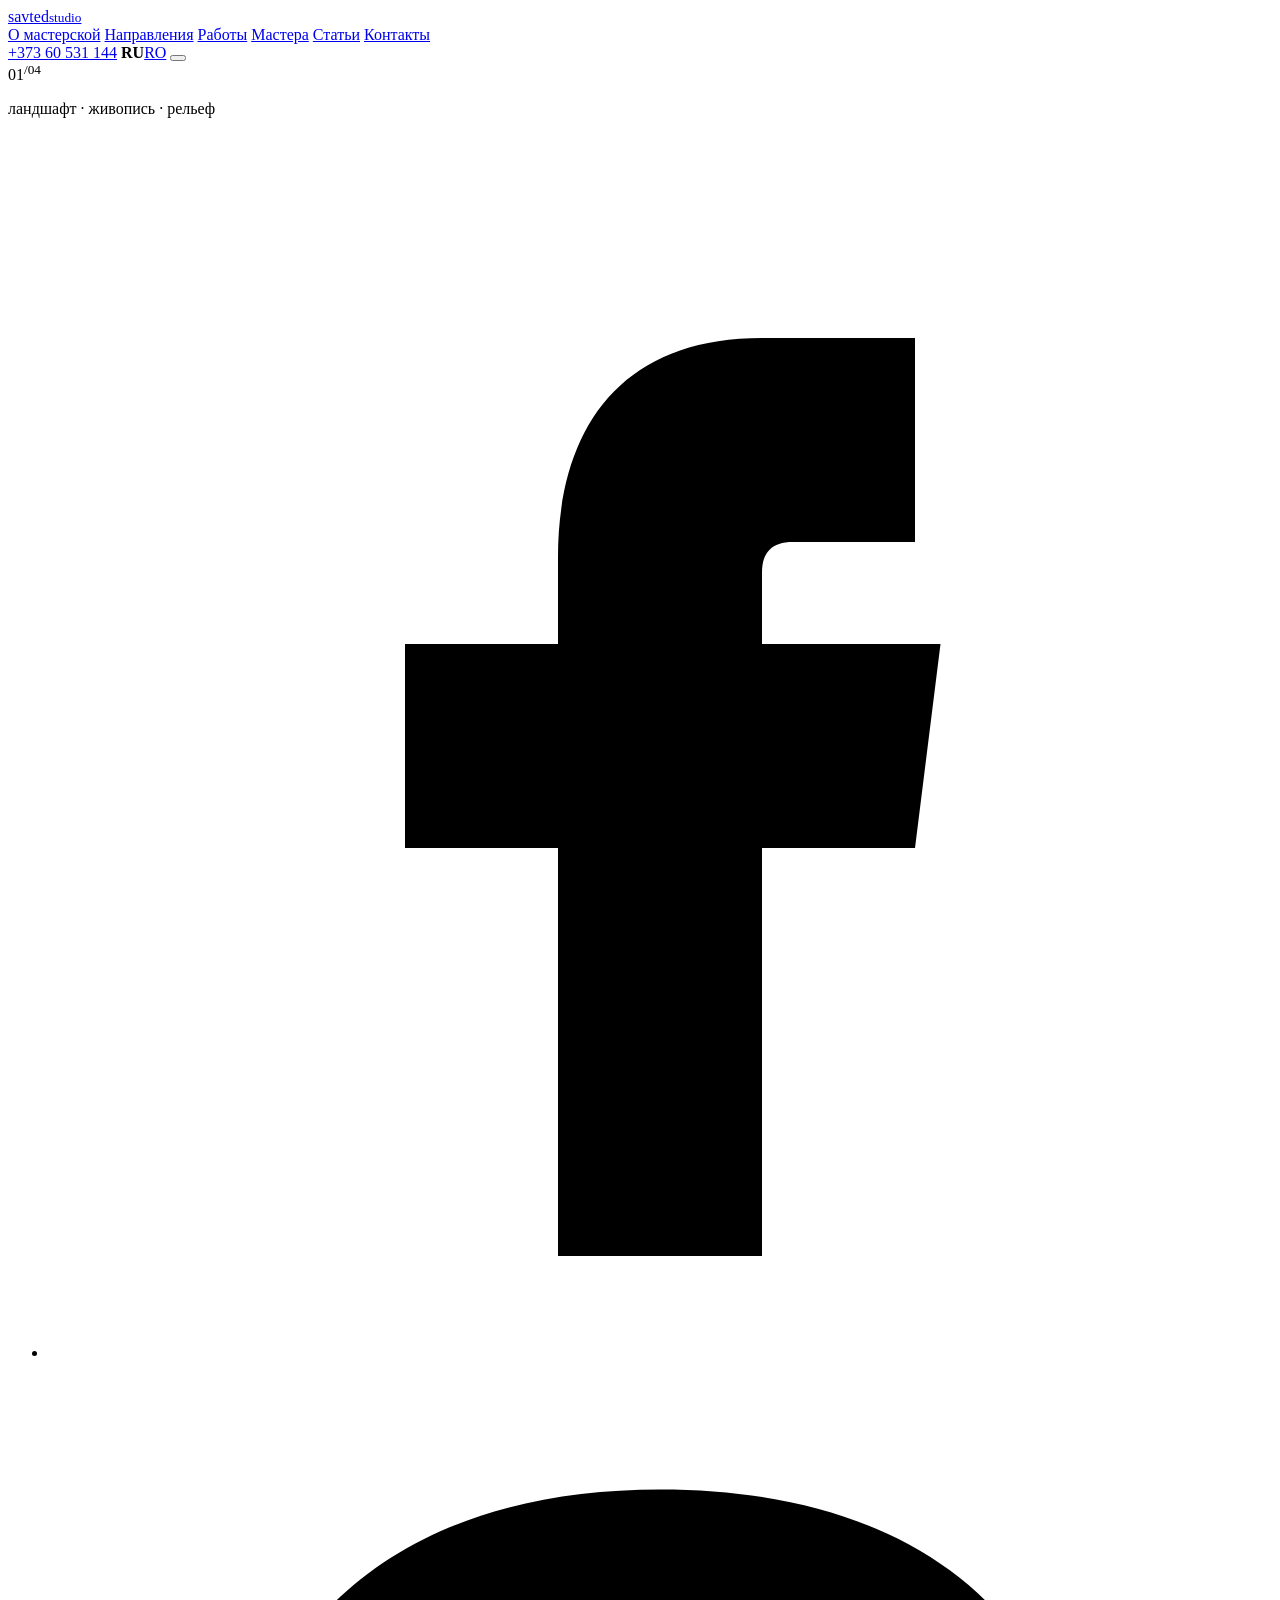
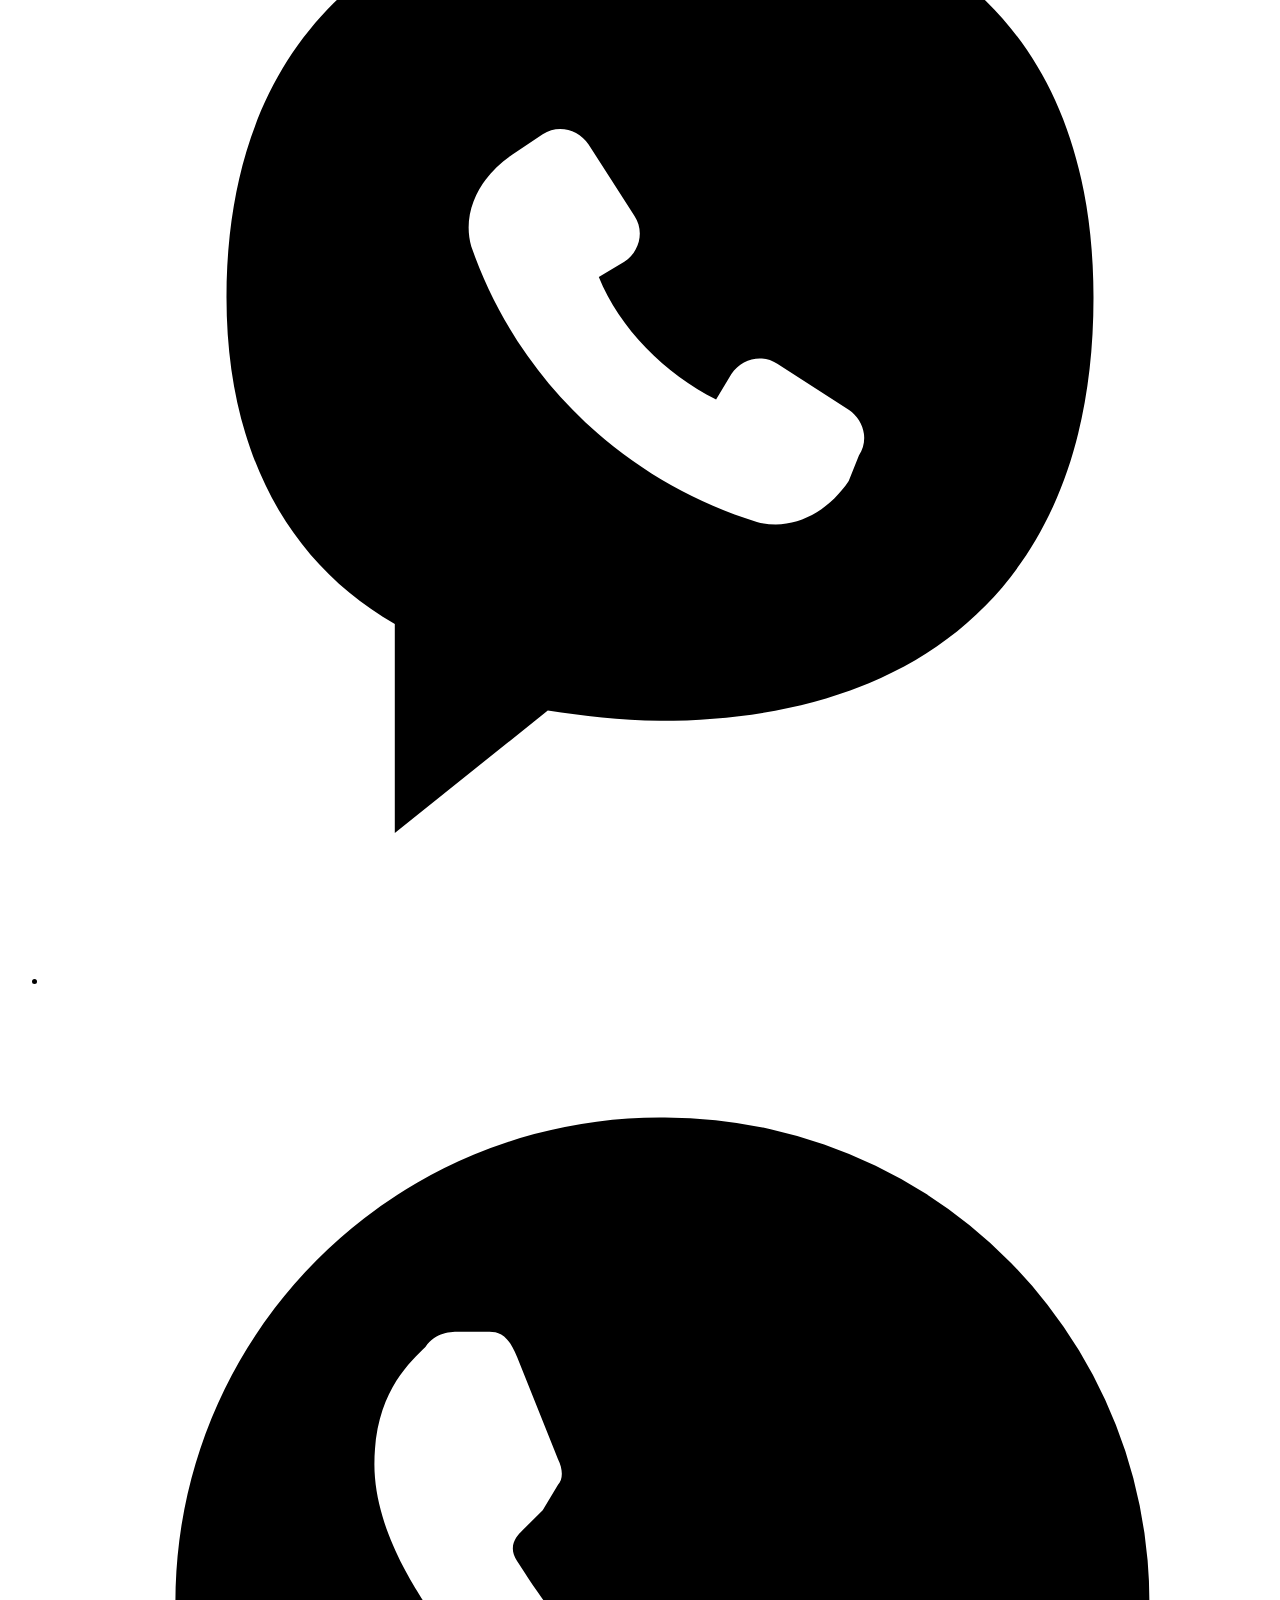
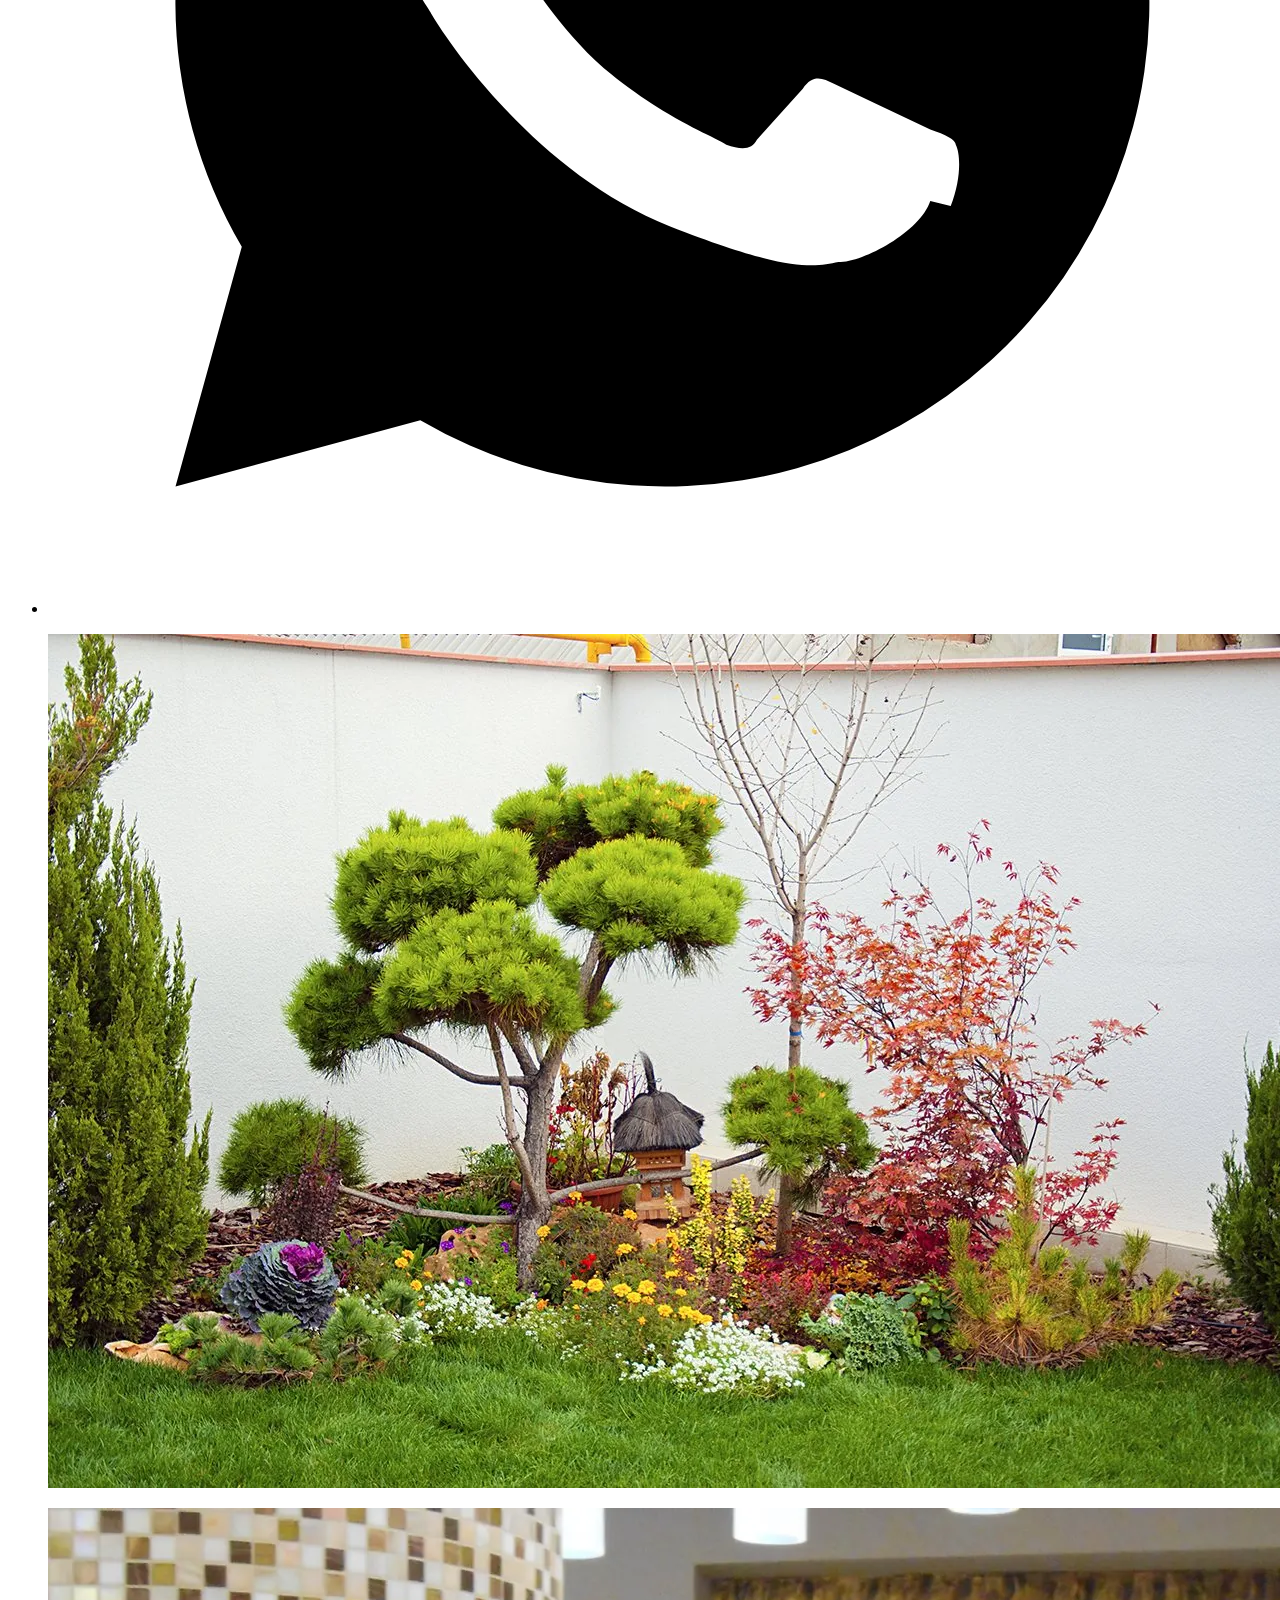
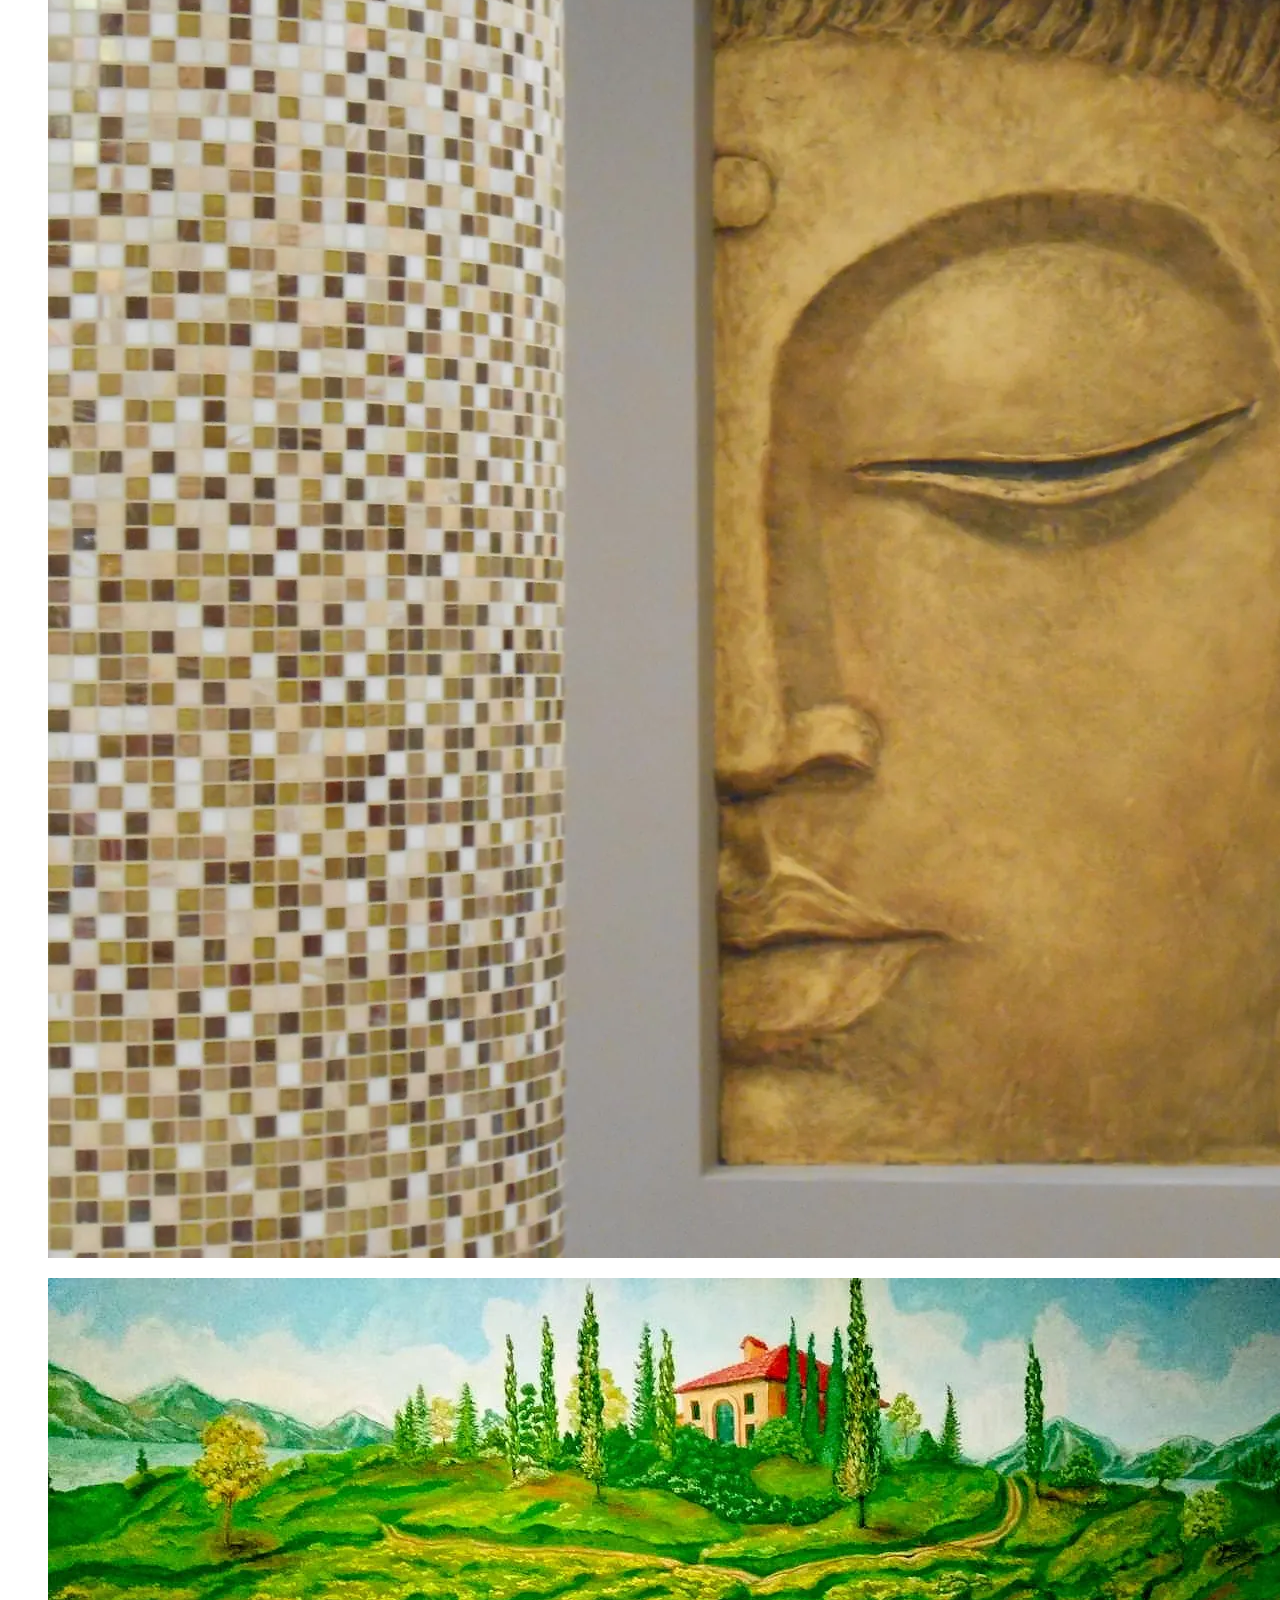
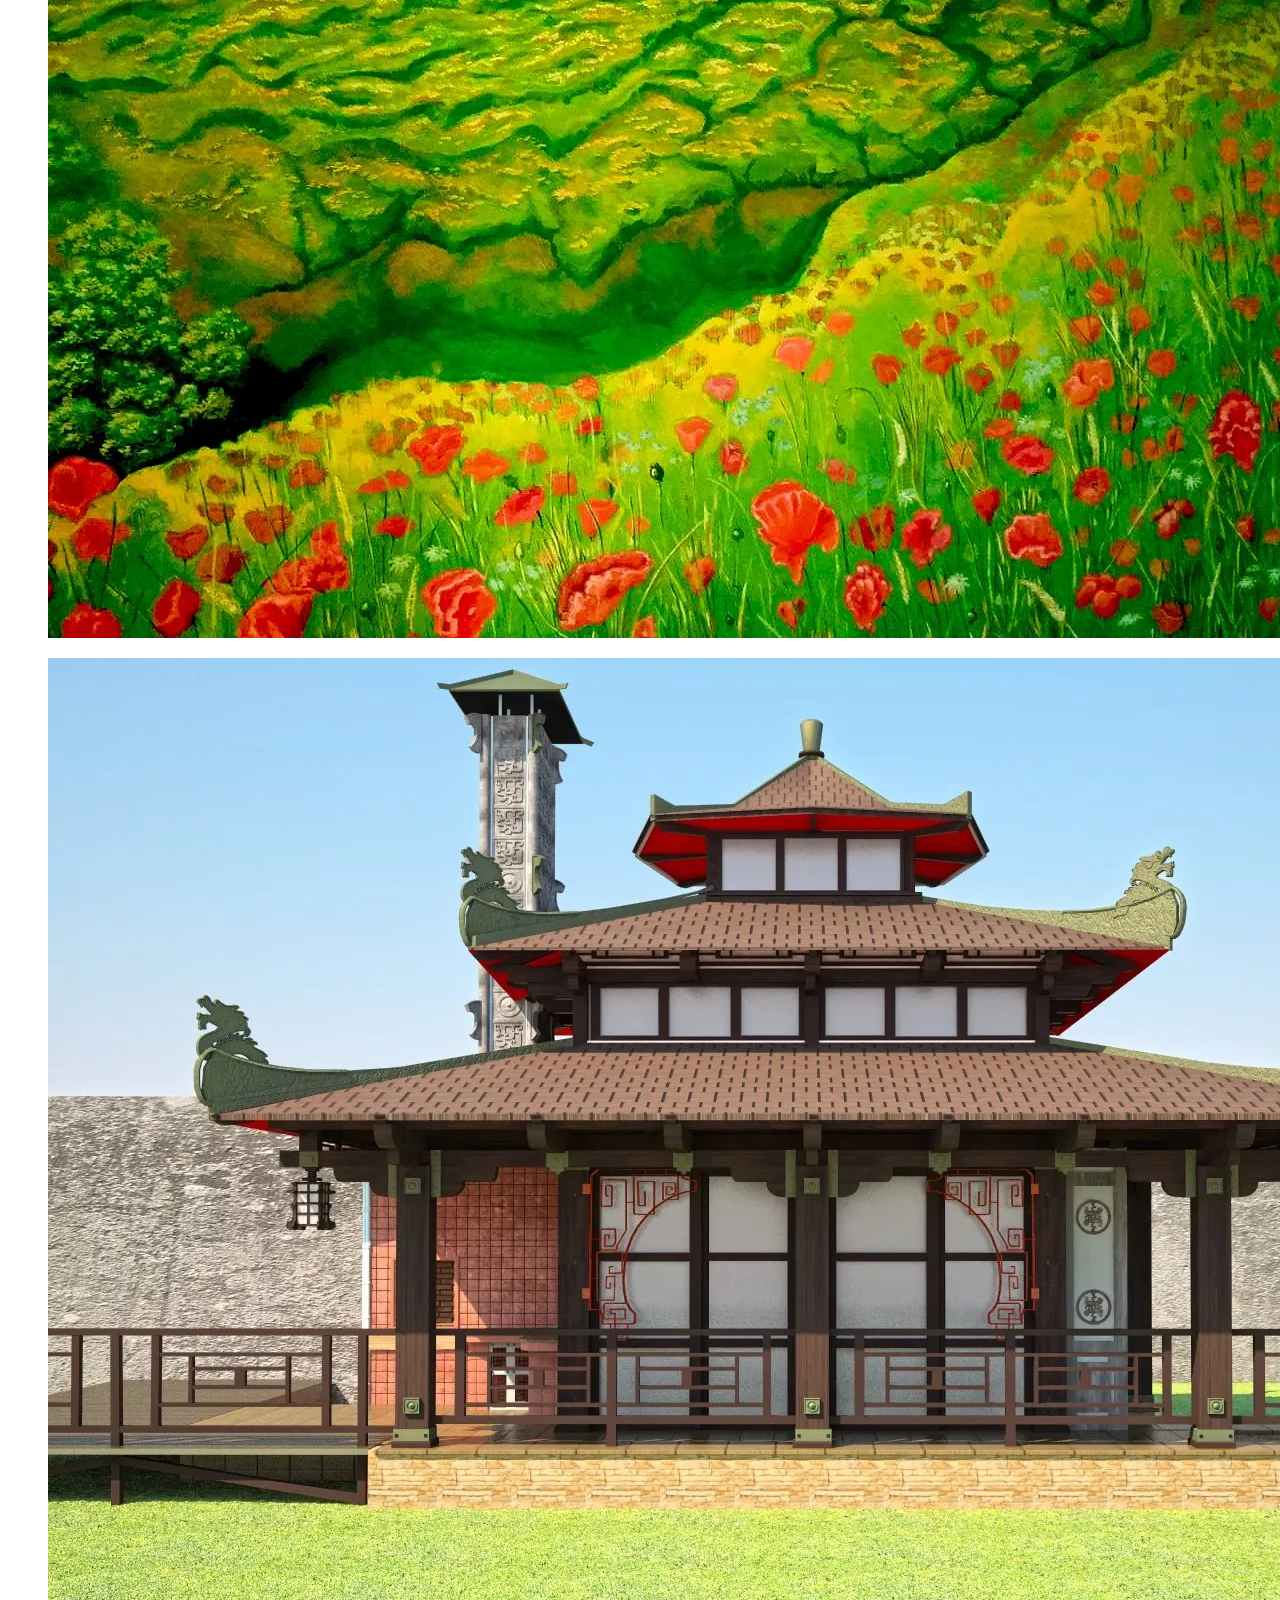
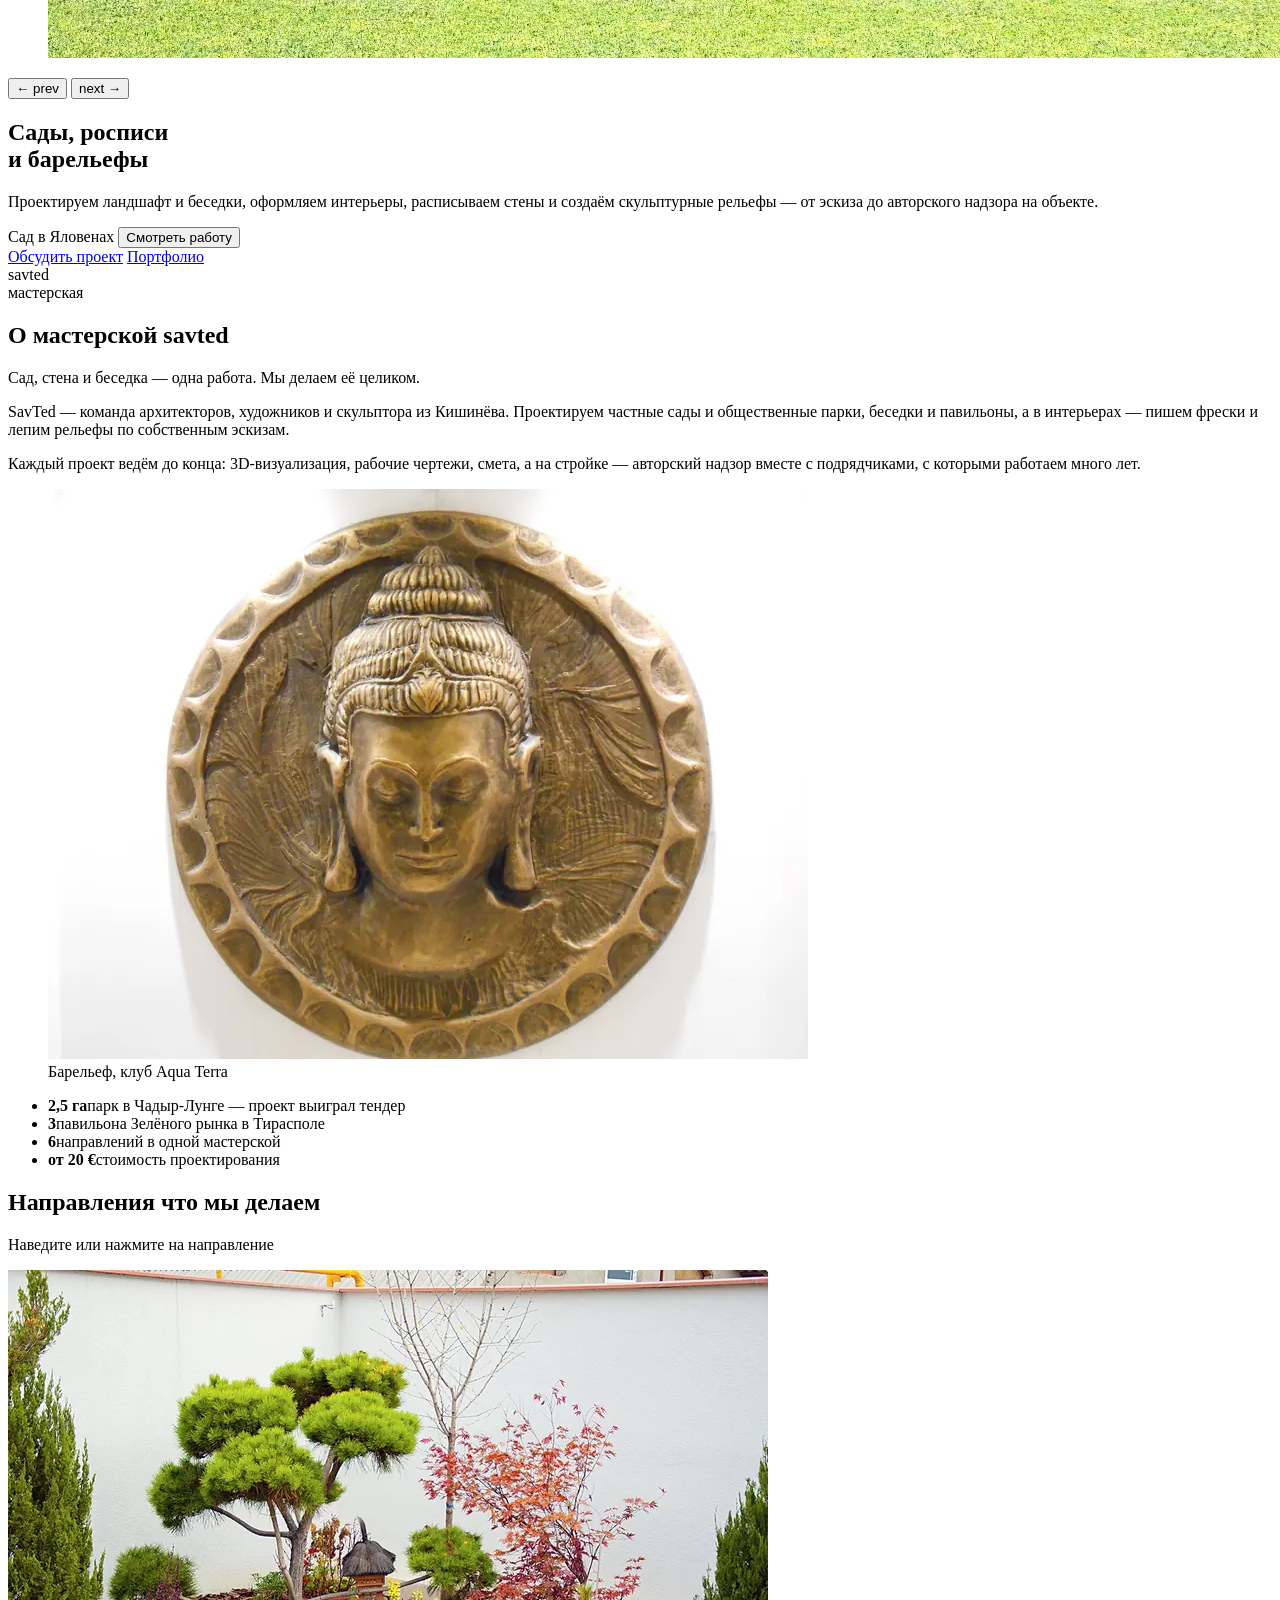
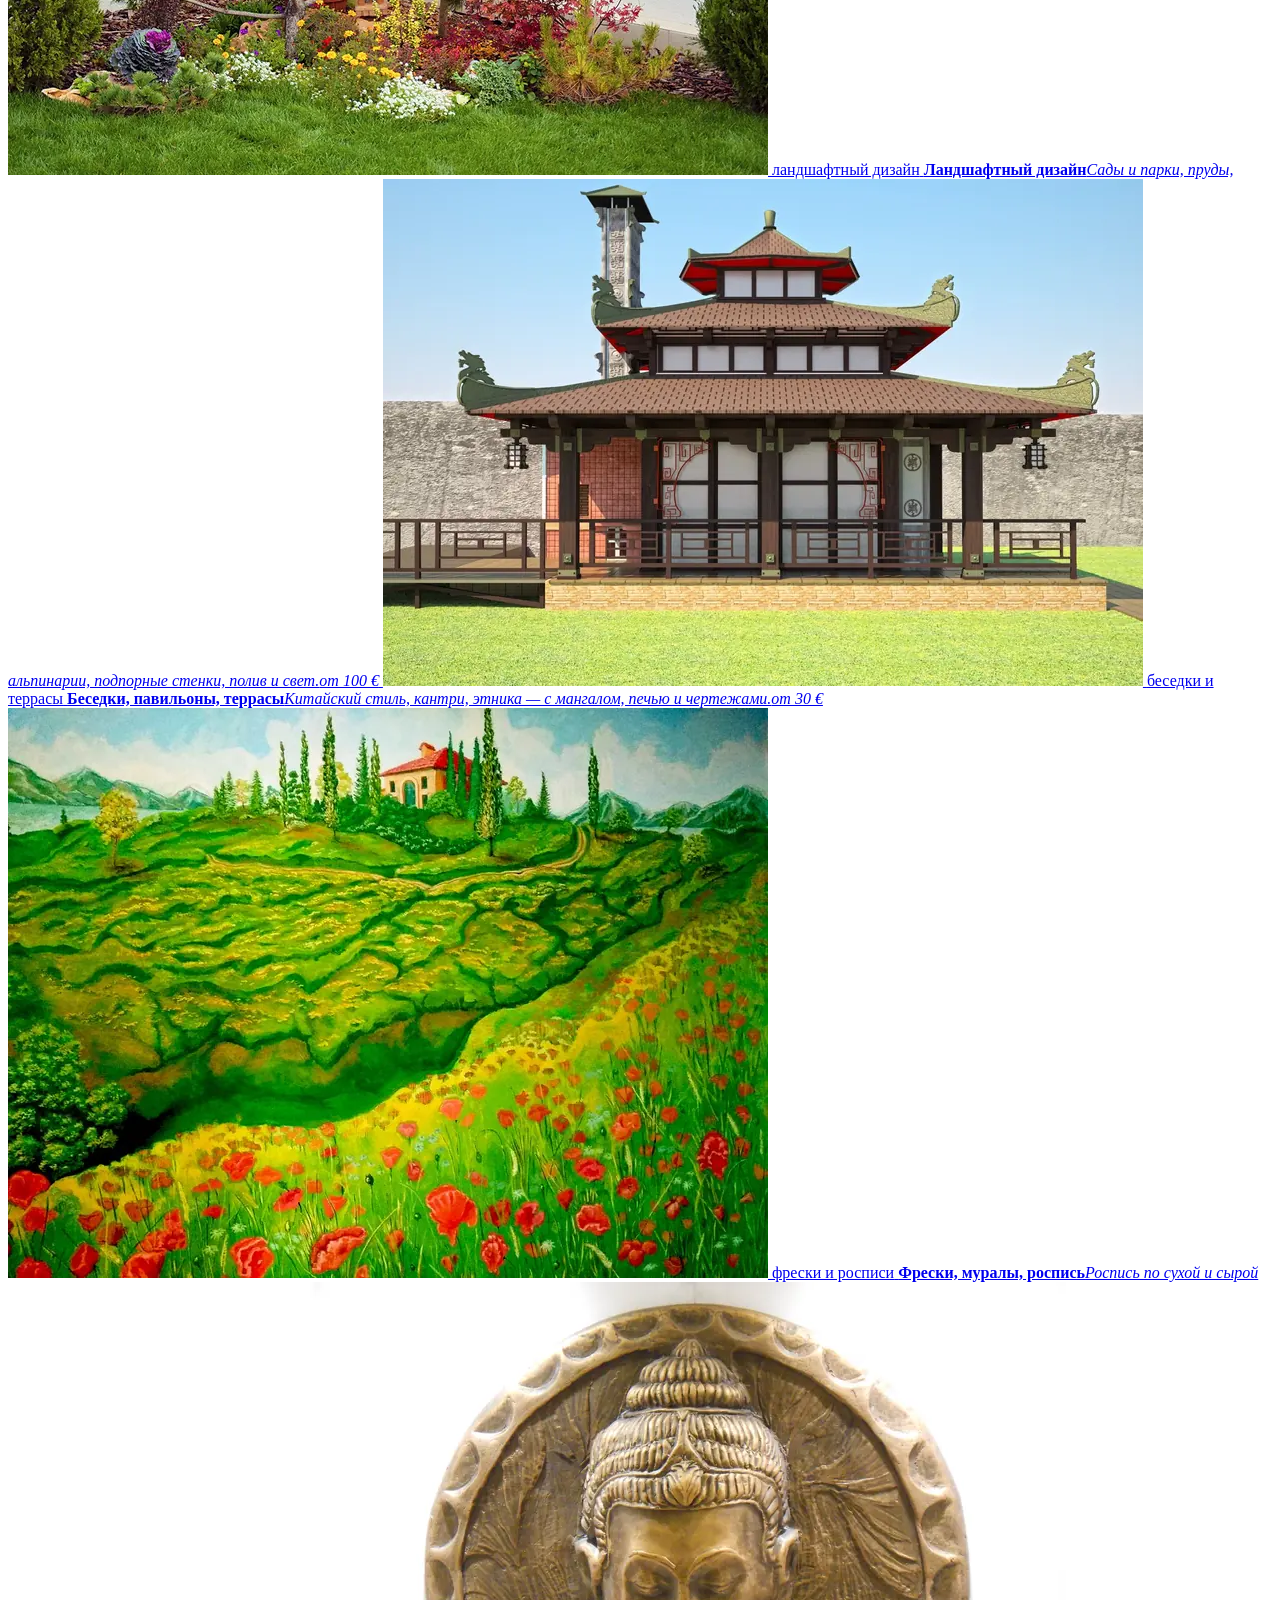
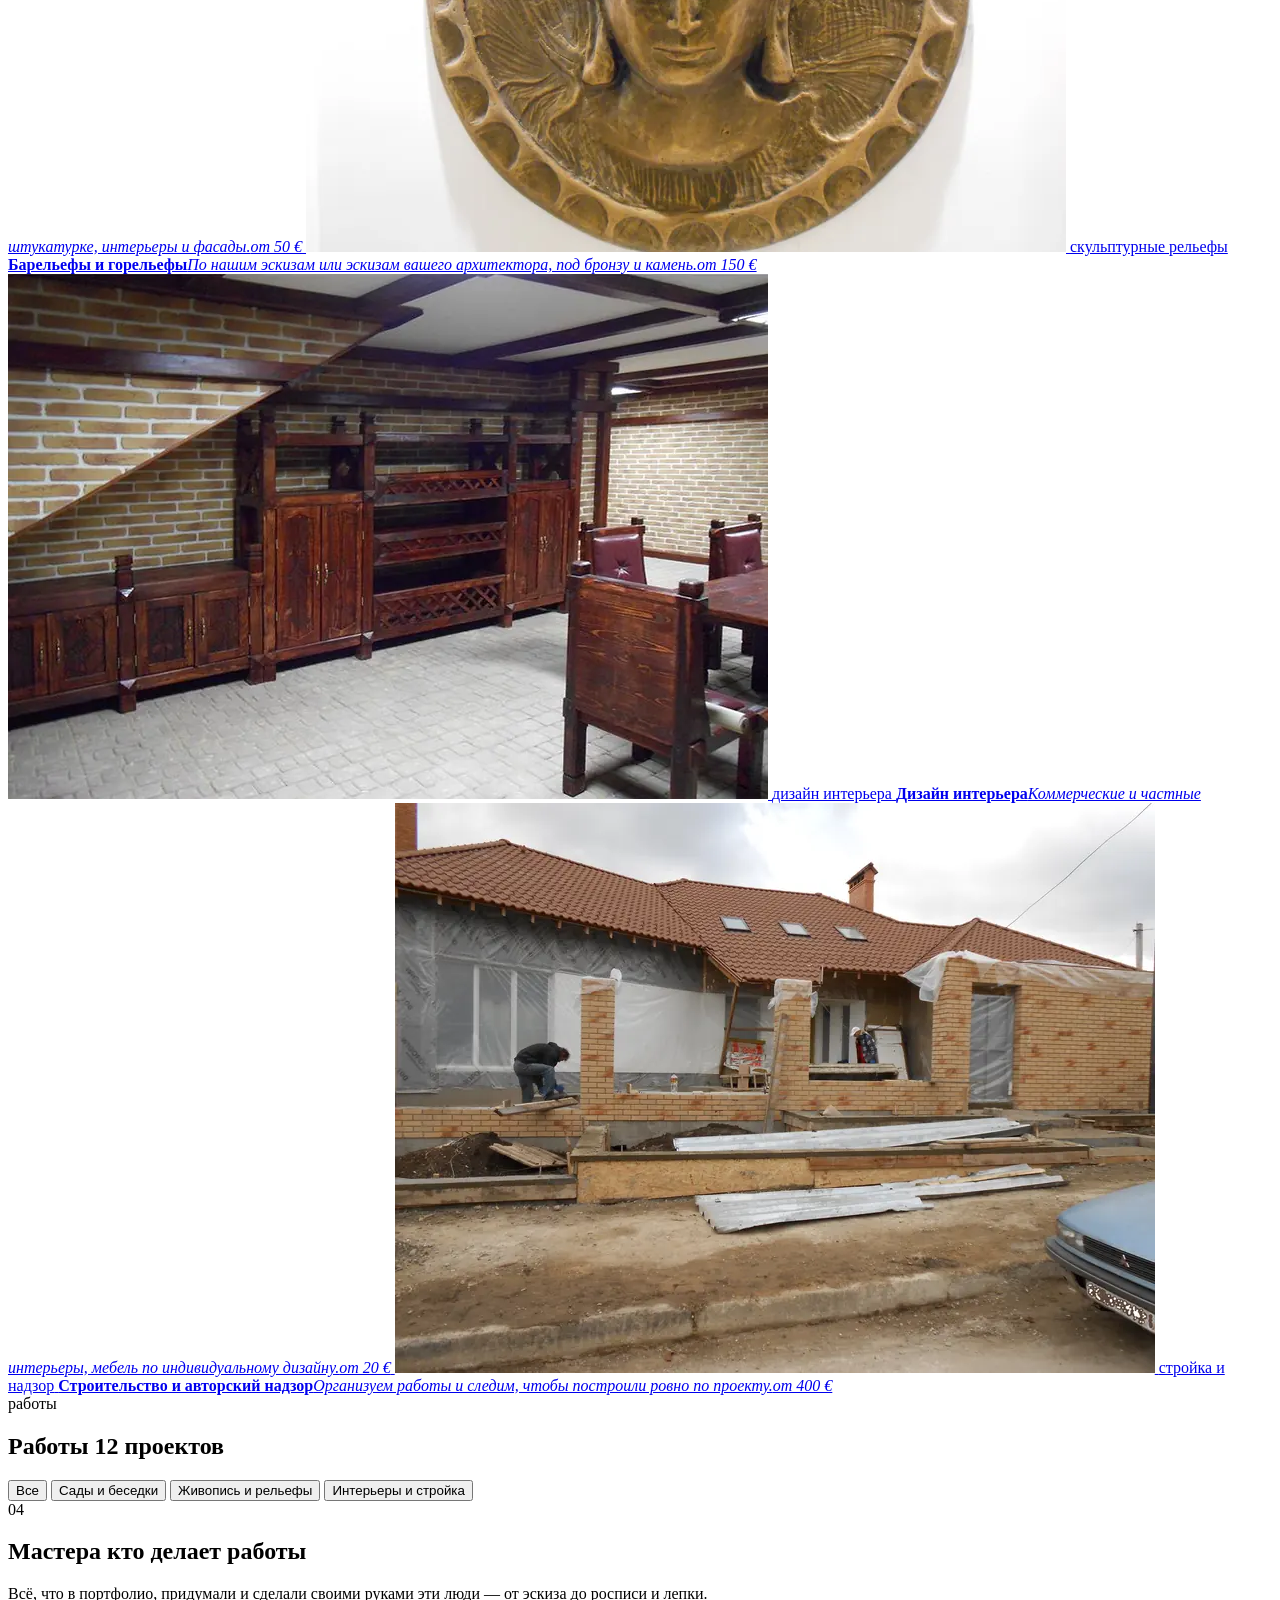
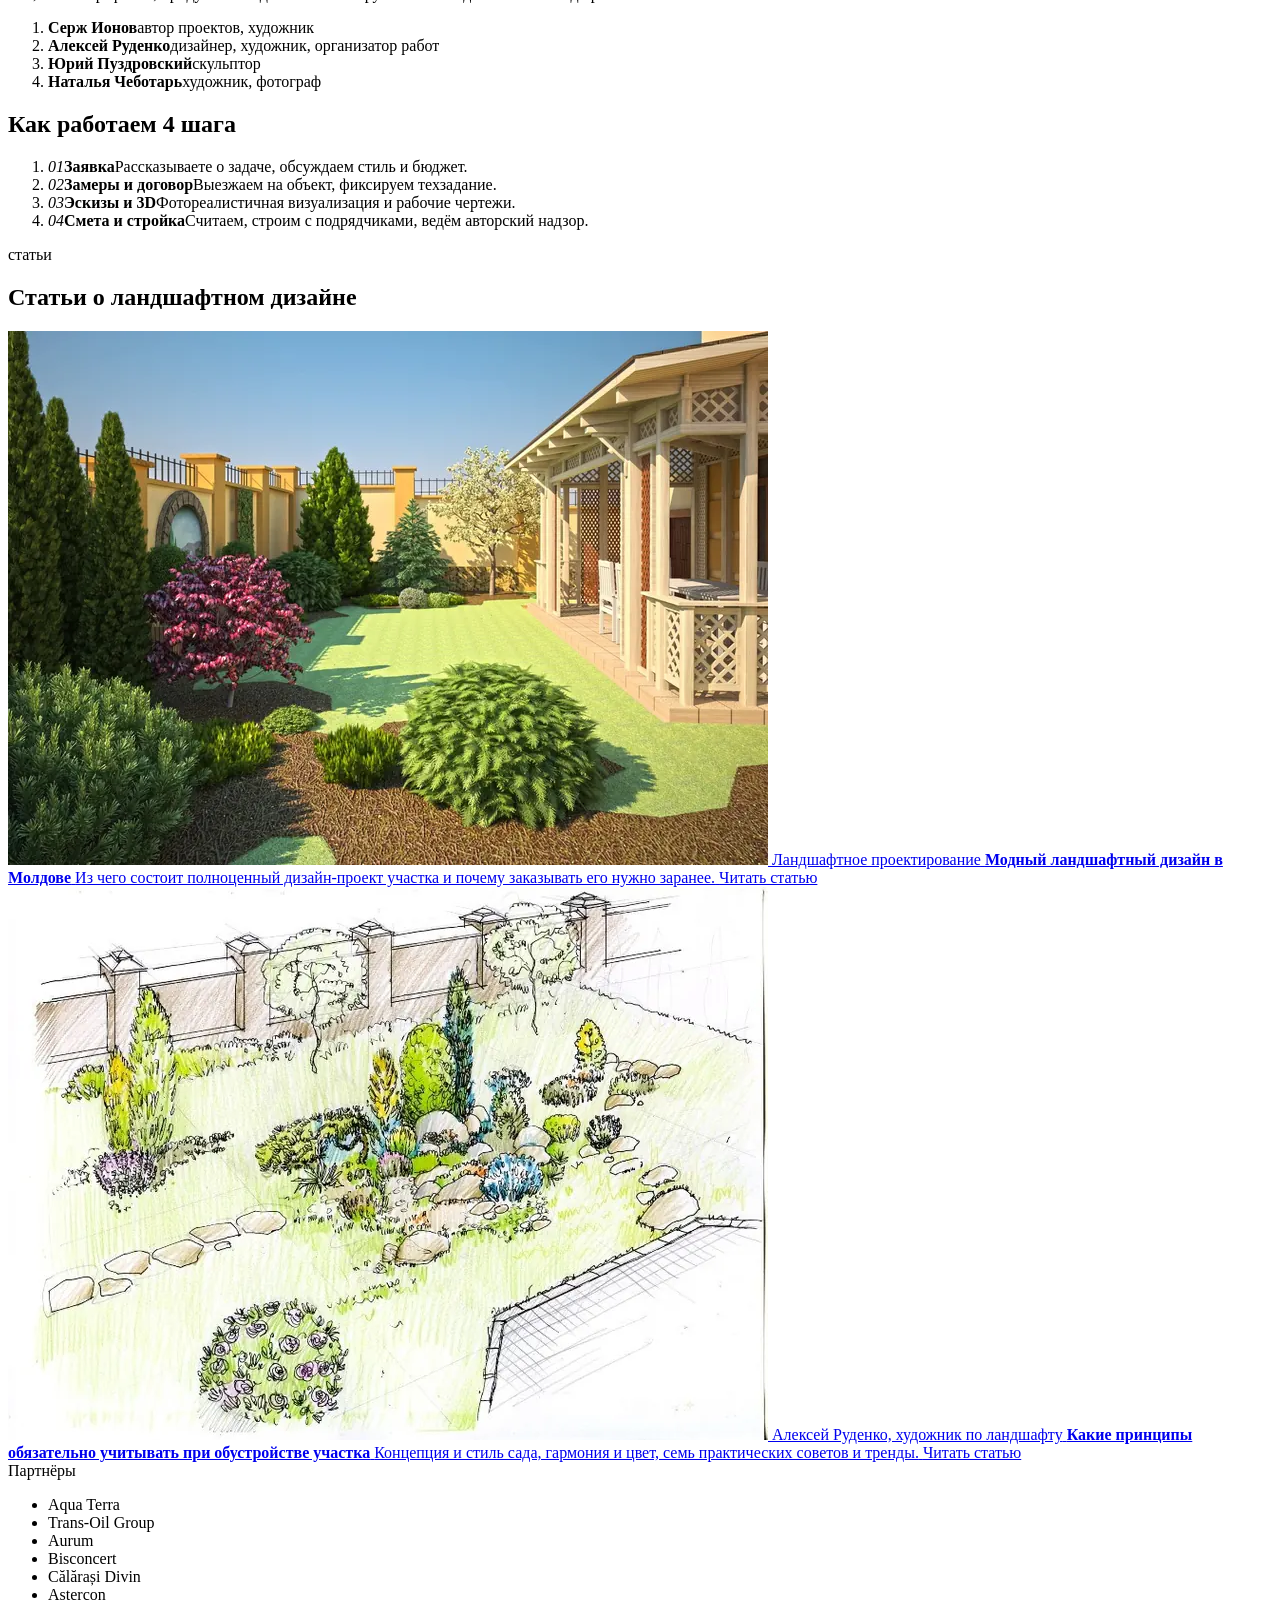
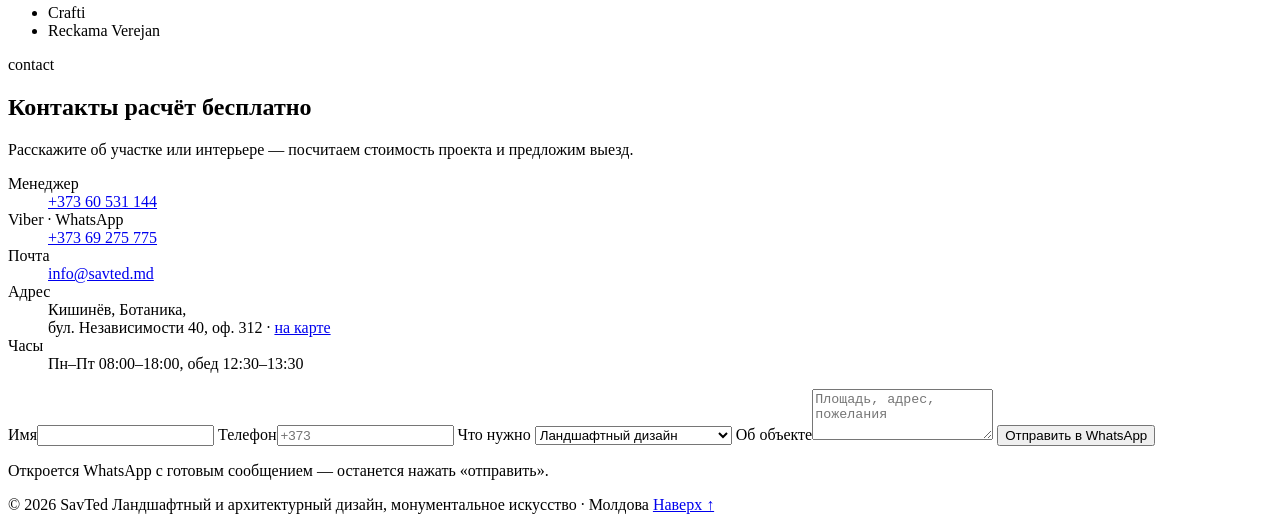
==== index.html @ 6b5570f3 "Add files via upload" ====
<!doctype html>
<html lang="ru">
<head>
<meta charset="utf-8">
<meta name="viewport" content="width=device-width,initial-scale=1">
<title>SavTed — ландшафтный дизайн, роспись стен и барельефы в Молдове</title>
<meta name="description" content="Мастерская SavTed: проекты садов, парков и беседок, дизайн интерьеров, фрески, росписи и скульптурные рельефы. Кишинёв, вся Молдова.">
<link rel="icon" href="favicon.svg" type="image/svg+xml">
<link rel="alternate" hreflang="ro" href="ro.html">
<meta property="og:type" content="website">
<meta property="og:title" content="SavTed — сады, росписи и барельефы">
<meta property="og:description" content="Проектируем сады и беседки, расписываем стены, создаём барельефы. Кишинёв.">
<meta property="og:image" content="https://webonix-md.github.io/savted/img/og/og-square-ru.jpg">
<meta property="og:image:width" content="1200">
<meta property="og:image:height" content="1200">
<link rel="preload" href="fonts/Jost-Light.woff2" as="font" type="font/woff2" crossorigin>
<link rel="stylesheet" href="style.css?v=7">
</head>
<body>

<header class="top" id="top">
  <a class="brand" href="#top" aria-label="SavTed — на главную">savted<small>studio</small></a>
  <nav class="nav" aria-label="Разделы">
    <a href="#about">О мастерской</a>
    <a href="#directions">Направления</a>
    <a href="#works">Работы</a>
    <a href="#team">Мастера</a>
    <a href="#articles">Статьи</a>
    <a href="#contact">Контакты</a>
  </nav>
  <div class="top__right">
    <a class="top__phone" href="tel:+37360531144">+373 60 531 144</a>
    <span class="lang"><b>RU</b><a href="ro.html" hreflang="ro">RO</a></span>
    <button class="burger" type="button" aria-label="Меню" aria-expanded="false"><i></i><i></i></button>
  </div>
</header>

<!-- HERO -->
<section class="hero" aria-label="Избранные работы">
  <aside class="hero__panel">
    <div class="hero__count"><span class="js-cur">01</span><sup>/04</sup></div>
    <p class="hero__vert">ландшафт · живопись · рельеф</p>
    <ul class="hero__social">
      <li><a href="https://www.facebook.com/profile.php?id=61595241628154" target="_blank" rel="noopener" aria-label="Facebook"><svg viewBox="0 0 24 24"><path d="M14 8h3V4h-3c-2.8 0-4 1.8-4 4.3V10H7v4h3v8h4v-8h3l.5-4H14V8.6c0-.4.2-.6.6-.6z"/></svg></a></li>
      <li><a href="viber://chat?number=%2B37369275775" aria-label="Viber"><svg viewBox="0 0 24 24"><path d="M12 2.5c-5 0-8.5 2.6-8.5 8 0 3 1.2 5.2 3.3 6.4V21l3-2.4c.7.1 1.4.2 2.2.2 5 0 8.5-2.6 8.5-8.3 0-5.5-3.5-8-8.5-8zm3.7 11.6c-.4.6-1.1 1-1.8.8-2.6-.8-4.7-2.8-5.6-5.4-.2-.7.2-1.4.8-1.8l.6-.4c.3-.2.7-.1.9.2l.9 1.4c.2.3.1.7-.2.9l-.5.3c.4 1 1.3 1.9 2.3 2.4l.3-.5c.2-.3.6-.4.9-.2l1.4.9c.3.2.4.6.2.9z"/></svg></a></li>
      <li><a href="https://wa.me/37369275775" target="_blank" rel="noopener" aria-label="WhatsApp"><svg viewBox="0 0 24 24"><path d="M12 2.5a9.5 9.5 0 0 0-8.2 14.3L2.5 21.5l4.8-1.3A9.5 9.5 0 1 0 12 2.5zm5.3 13.4c-.2.6-1.3 1.2-1.8 1.2-.5.1-1 .2-3.3-.7-2.8-1.1-4.6-4-4.7-4.2-.1-.2-1.1-1.5-1.1-2.9s.7-2 1-2.3c.2-.3.5-.3.7-.3h.5c.2 0 .4 0 .6.5l.8 2c.1.2.1.4 0 .5l-.3.5-.4.4c-.1.1-.3.3-.1.6.2.3.8 1.3 1.7 2.1 1.2 1 2.1 1.3 2.4 1.5.3.1.5.1.6-.1l.9-1c.2-.3.4-.2.6-.1l1.9.9c.3.1.5.2.5.3.1.2.1.7-.1 1.2z"/></svg></a></li>
    </ul>
  </aside>

  <div class="hero__stage">
    <div class="hero__slides">
      <figure class="slide is-on" data-work="13"><img src="img/w/7c0b3475-l.webp" alt="Японский сад с бонсай и клёном на участке в Яловенах" fetchpriority="high"></figure>
      <figure class="slide" data-work="11"><img src="img/w/cdaa45fe-l.webp" alt="Барельеф Будды под бронзу в клубе Aqua Terra" loading="lazy"></figure>
      <figure class="slide" data-work="7"><img src="img/w/23a6d902-l.webp" alt="Роспись стены: средиземноморский пейзаж с маками" loading="lazy"></figure>
      <figure class="slide" data-work="15"><img src="img/w/4194f8a2-l.webp" alt="Проект беседки в китайском стиле" loading="lazy"></figure>
    </div>
    <div class="hero__fog" aria-hidden="true"></div>

    <div class="hero__ctrl">
      <button type="button" class="js-prev" aria-label="Предыдущая работа">← prev</button>
      <button type="button" class="js-next" aria-label="Следующая работа">next →</button>
    </div>

    <div class="hero__copy">
      <h1>Сады, росписи<br>и&nbsp;барельефы</h1>
      <p>Проектируем ландшафт и беседки, оформляем интерьеры, расписываем стены и создаём скульптурные рельефы — от эскиза до авторского надзора на объекте.</p>
      <div class="hero__caption">
        <span class="js-cap-n">Сад в Яловенах</span>
        <button type="button" class="link js-cap-open">Смотреть работу</button>
      </div>
      <div class="hero__btns">
        <a class="btn btn--moss" href="#contact">Обсудить проект</a>
        <a class="btn btn--ghost" href="#works">Портфолио</a>
      </div>
    </div>
  </div>
  <div class="ghost ghost--hero" aria-hidden="true">savted</div>
</section>

<!-- ABOUT -->
<section class="about sec" id="about">
  <div class="lines" aria-hidden="true"></div>
  <div class="ghost ghost--about" aria-hidden="true">мастерская</div>
  <div class="wrap about__grid">
    <h2 class="kicker reveal"><b>О мастерской</b> <span>savted</span></h2>
    <div class="about__text reveal">
      <p class="about__lead">Сад, стена и&nbsp;беседка — одна работа. Мы делаем её целиком.</p>
      <p>SavTed — команда архитекторов, художников и скульптора из Кишинёва. Проектируем частные сады и общественные парки, беседки и павильоны, а в интерьерах — пишем фрески и лепим рельефы по собственным эскизам.</p>
      <p>Каждый проект ведём до конца: 3D-визуализация, рабочие чертежи, смета, а на стройке — авторский надзор вместе с подрядчиками, с которыми работаем много лет.</p>
    </div>
    <figure class="about__pic reveal">
      <img src="img/w/76ecb785-s.webp" alt="Круглый барельеф Будды под бронзу" loading="lazy">
      <figcaption>Барельеф, клуб Aqua Terra</figcaption>
    </figure>
    <ul class="facts reveal">
      <li><b>2,5&nbsp;га</b><span>парк в Чадыр-Лунге — проект выиграл тендер</span></li>
      <li><b>3</b><span>павильона Зелёного рынка в Тирасполе</span></li>
      <li><b>6</b><span>направлений в одной мастерской</span></li>
      <li><b>от&nbsp;20&nbsp;€</b><span>стоимость проектирования</span></li>
    </ul>
  </div>
</section>

<!-- DIRECTIONS -->
<section class="dirs" id="directions">
  <div class="dirs__head wrap">
    <h2 class="kicker kicker--light reveal"><b>Направления</b> <span>что мы делаем</span></h2>
    <p class="dirs__hint reveal">Наведите или нажмите на направление</p>
  </div>
  <div class="strip">
    <a class="strip__item is-open" href="#works" data-filter="garden">
      <img src="img/w/7c0b3475-s.webp" alt="" loading="lazy">
      <span class="strip__v">ландшафтный дизайн</span>
      <span class="strip__body"><b>Ландшафтный дизайн</b><em>Сады и парки, пруды, альпинарии, подпорные стенки, полив и свет.</em><i>от 100 €</i></span>
    </a>
    <a class="strip__item" href="#works" data-filter="garden">
      <img src="img/w/a6d77f5b-s.webp" alt="" loading="lazy">
      <span class="strip__v">беседки и террасы</span>
      <span class="strip__body"><b>Беседки, павильоны, террасы</b><em>Китайский стиль, кантри, этника — с мангалом, печью и чертежами.</em><i>от 30 €</i></span>
    </a>
    <a class="strip__item" href="#works" data-filter="art">
      <img src="img/w/23a6d902-s.webp" alt="" loading="lazy">
      <span class="strip__v">фрески и росписи</span>
      <span class="strip__body"><b>Фрески, муралы, роспись</b><em>Роспись по сухой и сырой штукатурке, интерьеры и фасады.</em><i>от 50 €</i></span>
    </a>
    <a class="strip__item" href="#works" data-filter="art">
      <img src="img/w/76ecb785-s.webp" alt="" loading="lazy">
      <span class="strip__v">скульптурные рельефы</span>
      <span class="strip__body"><b>Барельефы и горельефы</b><em>По нашим эскизам или эскизам вашего архитектора, под бронзу и камень.</em><i>от 150 €</i></span>
    </a>
    <a class="strip__item" href="#works" data-filter="interior">
      <img src="img/w/365bd3c8-s.webp" alt="" loading="lazy">
      <span class="strip__v">дизайн интерьера</span>
      <span class="strip__body"><b>Дизайн интерьера</b><em>Коммерческие и частные интерьеры, мебель по индивидуальному дизайну.</em><i>от 20 €</i></span>
    </a>
    <a class="strip__item" href="#works" data-filter="interior">
      <img src="img/w/06ae468c-s.webp" alt="" loading="lazy">
      <span class="strip__v">стройка и надзор</span>
      <span class="strip__body"><b>Строительство и авторский надзор</b><em>Организуем работы и следим, чтобы построили ровно по проекту.</em><i>от 400 €</i></span>
    </a>
  </div>
</section>

<!-- WORKS -->
<section class="works sec" id="works">
  <div class="lines" aria-hidden="true"></div>
  <div class="ghost ghost--works" aria-hidden="true">работы</div>
  <div class="wrap">
    <div class="works__head">
      <h2 class="kicker reveal"><b>Работы</b> <span>12 проектов</span></h2>
      <div class="filters reveal" role="tablist" aria-label="Фильтр работ">
        <button type="button" class="is-on" data-f="all">Все</button>
        <button type="button" data-f="garden">Сады и беседки</button>
        <button type="button" data-f="art">Живопись и рельефы</button>
        <button type="button" data-f="interior">Интерьеры и стройка</button>
      </div>
    </div>
    <div class="grid js-grid"></div>
  </div>
</section>

<!-- TEAM -->
<section class="team" id="team">
  <div class="ghost ghost--team" aria-hidden="true">04</div>
  <div class="wrap team__grid">
    <h2 class="kicker kicker--light reveal"><b>Мастера</b> <span>кто делает работы</span></h2>
    <p class="team__lead reveal">Всё, что в портфолио, придумали и сделали своими руками эти люди — от эскиза до росписи и лепки.</p>
    <ol class="people">
      <li class="reveal"><b>Серж Ионов</b><span>автор проектов, художник</span></li>
      <li class="reveal"><b>Алексей Руденко</b><span>дизайнер, художник, организатор работ</span></li>
      <li class="reveal"><b>Юрий Пуздровский</b><span>скульптор</span></li>
      <li class="reveal"><b>Наталья Чеботарь</b><span>художник, фотограф</span></li>
    </ol>
  </div>
</section>

<!-- PROCESS -->
<section class="steps sec" id="process">
  <div class="lines" aria-hidden="true"></div>
  <div class="wrap">
    <h2 class="kicker reveal"><b>Как работаем</b> <span>4 шага</span></h2>
    <ol class="steps__list">
      <li class="reveal"><i>01</i><b>Заявка</b><span>Рассказываете о задаче, обсуждаем стиль и бюджет.</span></li>
      <li class="reveal"><i>02</i><b>Замеры и договор</b><span>Выезжаем на объект, фиксируем техзадание.</span></li>
      <li class="reveal"><i>03</i><b>Эскизы и 3D</b><span>Фотореалистичная визуализация и рабочие чертежи.</span></li>
      <li class="reveal"><i>04</i><b>Смета и стройка</b><span>Считаем, строим с подрядчиками, ведём авторский надзор.</span></li>
    </ol>
  </div>
</section>

<!-- ARTICLES -->
<section class="arts sec" id="articles">
  <div class="lines" aria-hidden="true"></div>
  <div class="ghost ghost--arts" aria-hidden="true">статьи</div>
  <div class="wrap">
    <h2 class="kicker reveal"><b>Статьи</b> <span>о ландшафтном дизайне</span></h2>
    <div class="arts__grid">
      <a class="acard reveal" href="articles/landshaft-trend.html">
        <span class="acard__img"><img src="img/a/trend-s.webp" alt="3D-визуализация сада с деревянной беседкой" loading="lazy"></span>
        <span class="acard__k">Ландшафтное проектирование</span>
        <b class="acard__t">Модный ландшафтный дизайн в Молдове</b>
        <span class="acard__d">Из чего состоит полноценный дизайн-проект участка и почему заказывать его нужно заранее.</span>
        <span class="link">Читать статью</span>
      </a>
      <a class="acard reveal" href="articles/principy-uchastka.html">
        <span class="acard__img"><img src="img/a/principy-s.webp" alt="Ручной эскиз сада: дорожки, клумбы, альпинарий" loading="lazy"></span>
        <span class="acard__k">Алексей Руденко, художник по ландшафту</span>
        <b class="acard__t">Какие принципы обязательно учитывать при обустройстве участка</b>
        <span class="acard__d">Концепция и стиль сада, гармония и цвет, семь практических советов и тренды.</span>
        <span class="link">Читать статью</span>
      </a>
    </div>
  </div>
</section>

<!-- PARTNERS -->
<section class="partners" aria-label="Партнёры">
  <div class="wrap partners__row">
    <span class="partners__t">Партнёры</span>
    <ul>
      <li>Aqua Terra</li><li>Trans-Oil Group</li><li>Aurum</li><li>Bisconcert</li><li>Călărași Divin</li><li>Astercon</li><li>Crafti</li><li>Reckama Verejan</li>
    </ul>
  </div>
</section>

<!-- CONTACT -->
<section class="contact" id="contact">
  <div class="ghost ghost--contact" aria-hidden="true">contact</div>
  <div class="wrap contact__grid">
    <div class="contact__info reveal">
      <h2 class="kicker kicker--light"><b>Контакты</b> <span>расчёт бесплатно</span></h2>
      <p class="contact__lead">Расскажите об участке или интерьере — посчитаем стоимость проекта и предложим выезд.</p>
      <dl class="contact__dl">
        <div><dt>Менеджер</dt><dd><a href="tel:+37360531144">+373 60 531 144</a></dd></div>
        <div><dt>Viber · WhatsApp</dt><dd><a href="tel:+37369275775">+373 69 275 775</a></dd></div>
        <div><dt>Почта</dt><dd><a href="mailto:info@savted.md">info@savted.md</a></dd></div>
        <div><dt>Адрес</dt><dd>Кишинёв, Ботаника,<br>бул. Независимости 40, оф. 312 · <a href="https://www.google.com/maps/search/?api=1&amp;query=Independen%C8%9Bei+40+Chi%C8%99in%C4%83u" target="_blank" rel="noopener">на карте</a></dd></div>
        <div><dt>Часы</dt><dd>Пн–Пт 08:00–18:00, обед 12:30–13:30</dd></div>
      </dl>
    </div>
    <form class="form reveal js-form" novalidate>
      <label><span>Имя</span><input name="name" autocomplete="name" required></label>
      <label><span>Телефон</span><input name="phone" type="tel" autocomplete="tel" required placeholder="+373"></label>
      <label><span>Что нужно</span>
        <select name="service">
          <option>Ландшафтный дизайн</option>
          <option>Беседка, павильон, терраса</option>
          <option>Фреска или роспись стен</option>
          <option>Барельеф, рельеф</option>
          <option>Дизайн интерьера</option>
          <option>Строительство и надзор</option>
        </select>
      </label>
      <label class="form__wide"><span>Об объекте</span><textarea name="msg" rows="3" placeholder="Площадь, адрес, пожелания"></textarea></label>
      <button class="btn btn--moss form__wide" type="submit">Отправить в WhatsApp</button>
      <p class="form__note form__wide">Откроется WhatsApp с готовым сообщением — останется нажать «отправить».</p>
    </form>
  </div>
  <footer class="foot wrap">
    <span>© 2026 SavTed</span>
    <span>Ландшафтный и архитектурный дизайн, монументальное искусство · Молдова</span>
    <a href="#top">Наверх ↑</a>
  </footer>
</section>

<!-- LIGHTBOX -->
<div class="lb" role="dialog" aria-modal="true" aria-label="Проект" hidden>
  <button class="lb__x" type="button" aria-label="Закрыть">×</button>
  <div class="lb__stage">
    <img class="lb__img" alt="">
    <button class="lb__nav lb__prev" type="button" aria-label="Предыдущее фото">←</button>
    <button class="lb__nav lb__next" type="button" aria-label="Следующее фото">→</button>
  </div>
  <aside class="lb__info">
    <span class="lb__num"></span>
    <h3 class="lb__t"></h3>
    <p class="lb__client"></p>
    <p class="lb__d"></p>
    <div class="lb__full" id="lb-full" hidden></div>
    <button class="lb__more" type="button" aria-expanded="false" aria-controls="lb-full">Читать полностью</button>
    <p class="lb__cnt"></p>
    <div class="lb__thumbs"></div>
    <a class="btn btn--moss lb__cta" href="#contact">Хочу похожий проект</a>
  </aside>
</div>

<script src="works-text.js?v=1"></script>
<script src="main.js?v=3"></script>
</body>
</html>
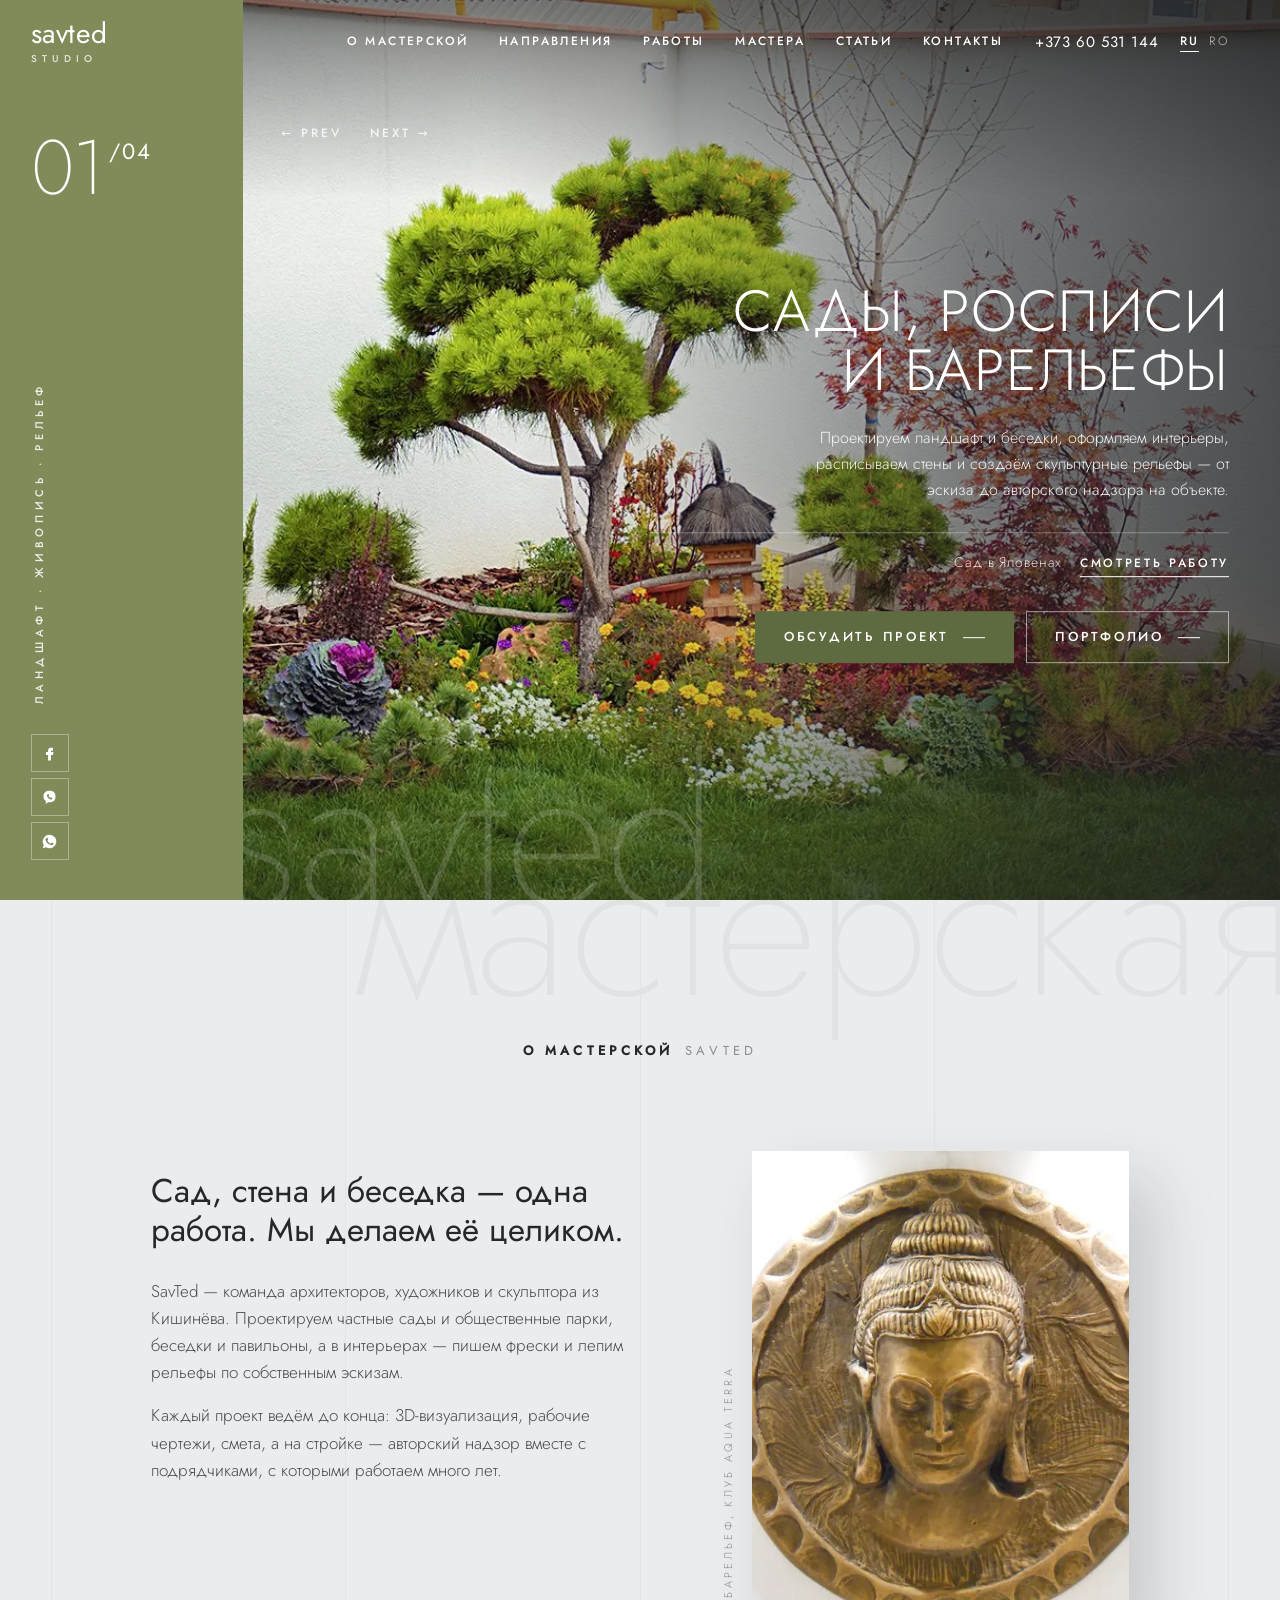
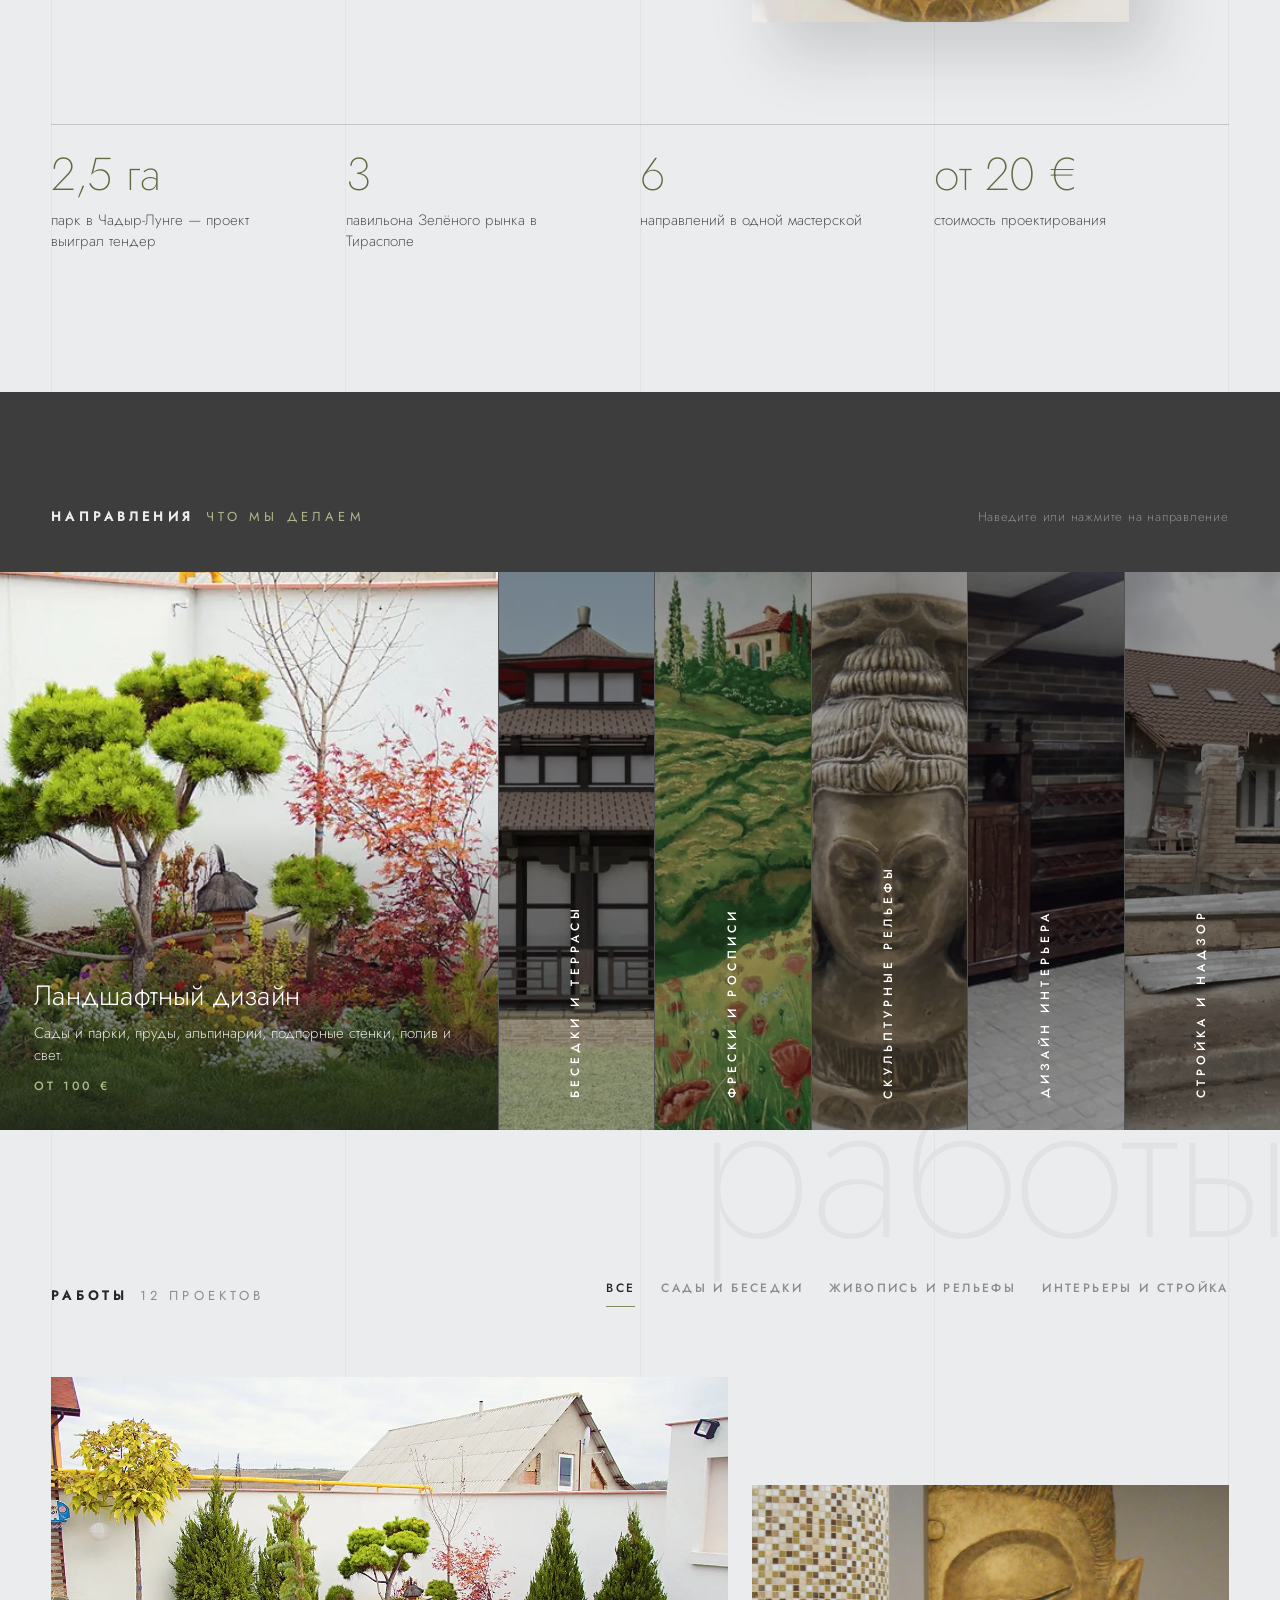
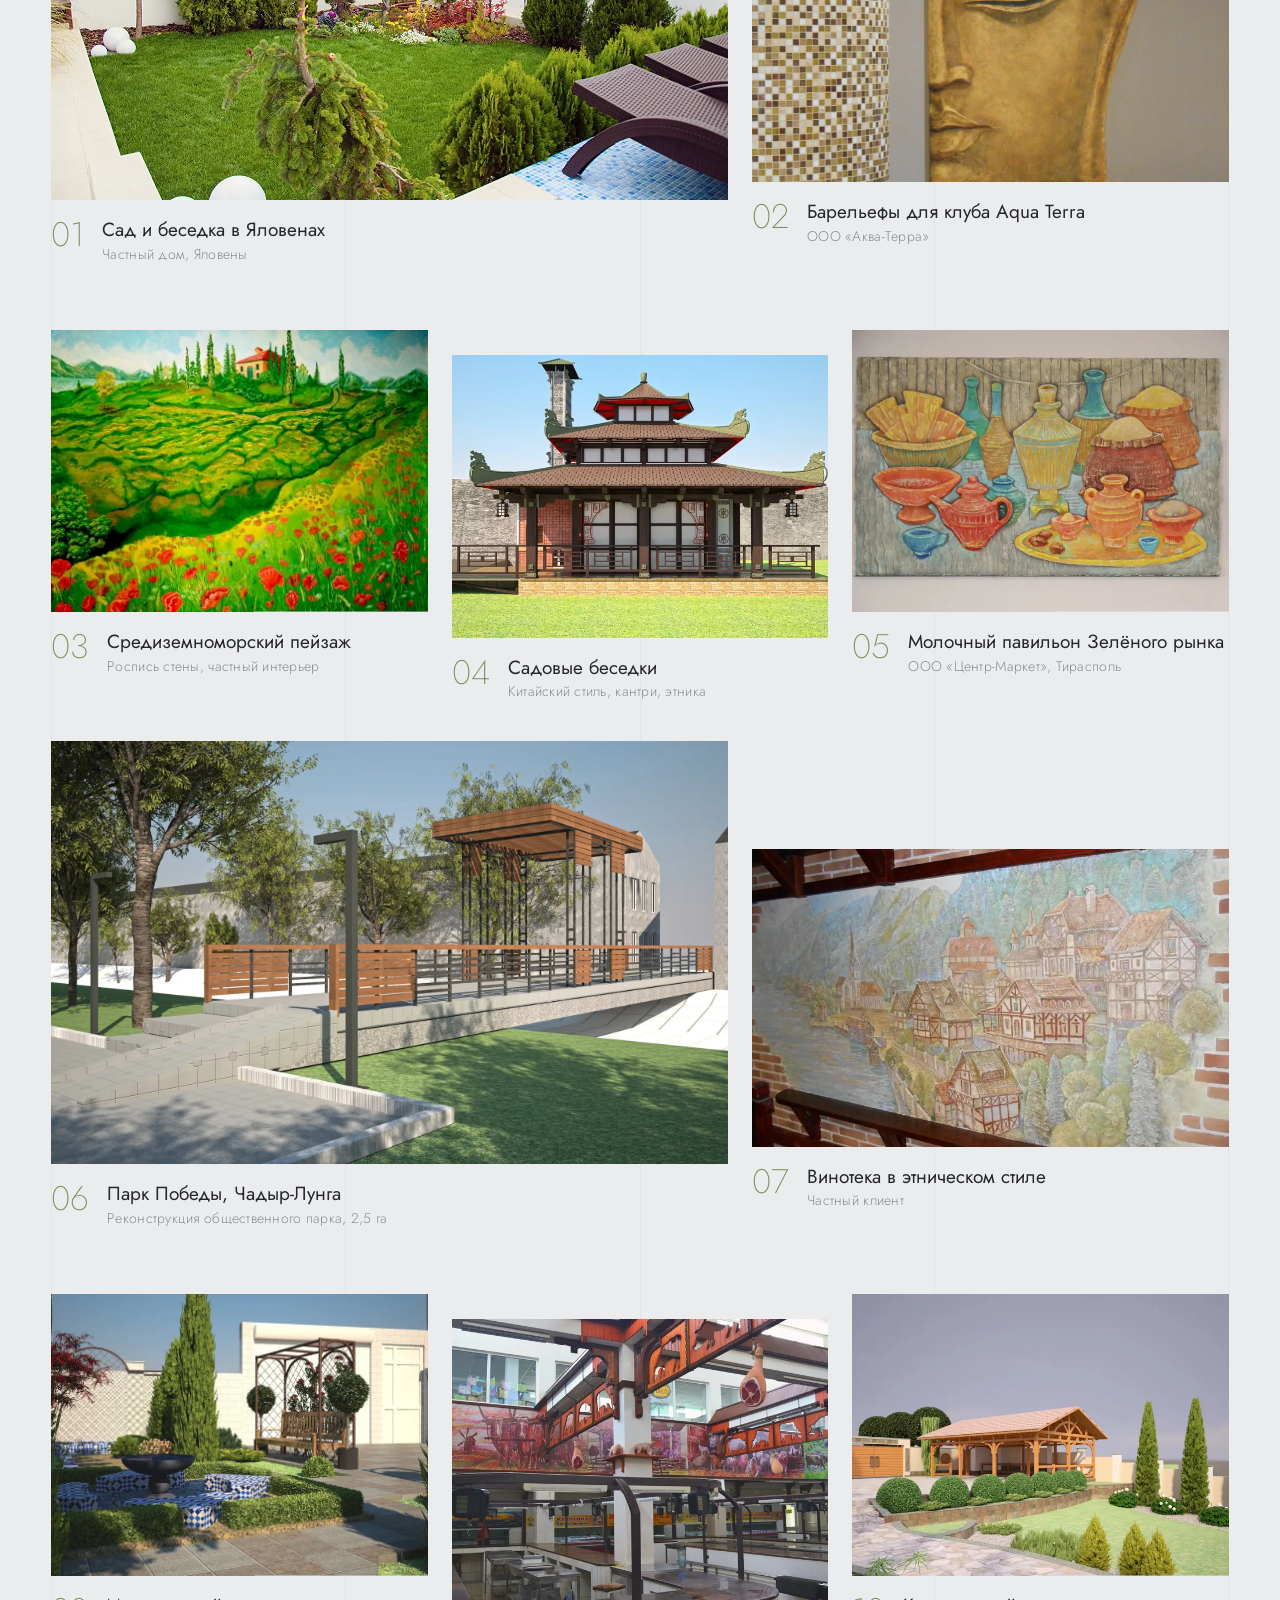
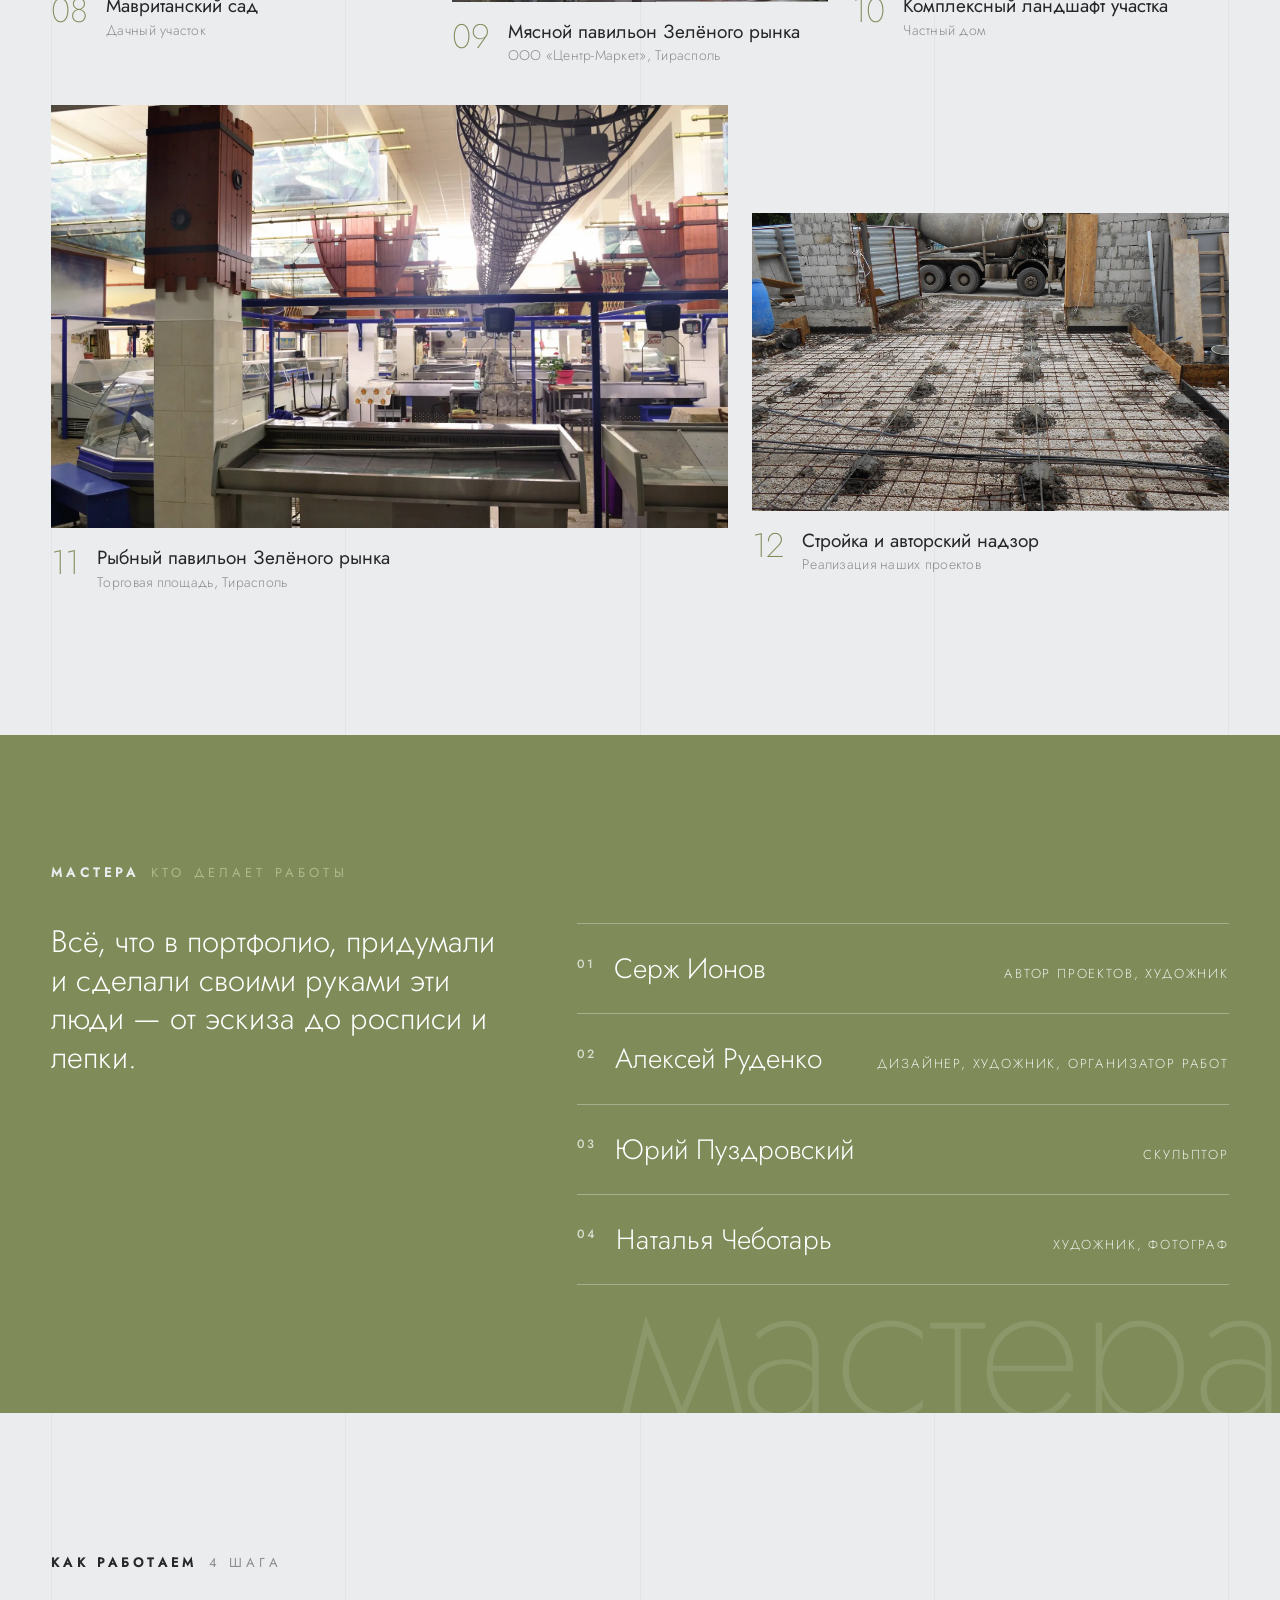
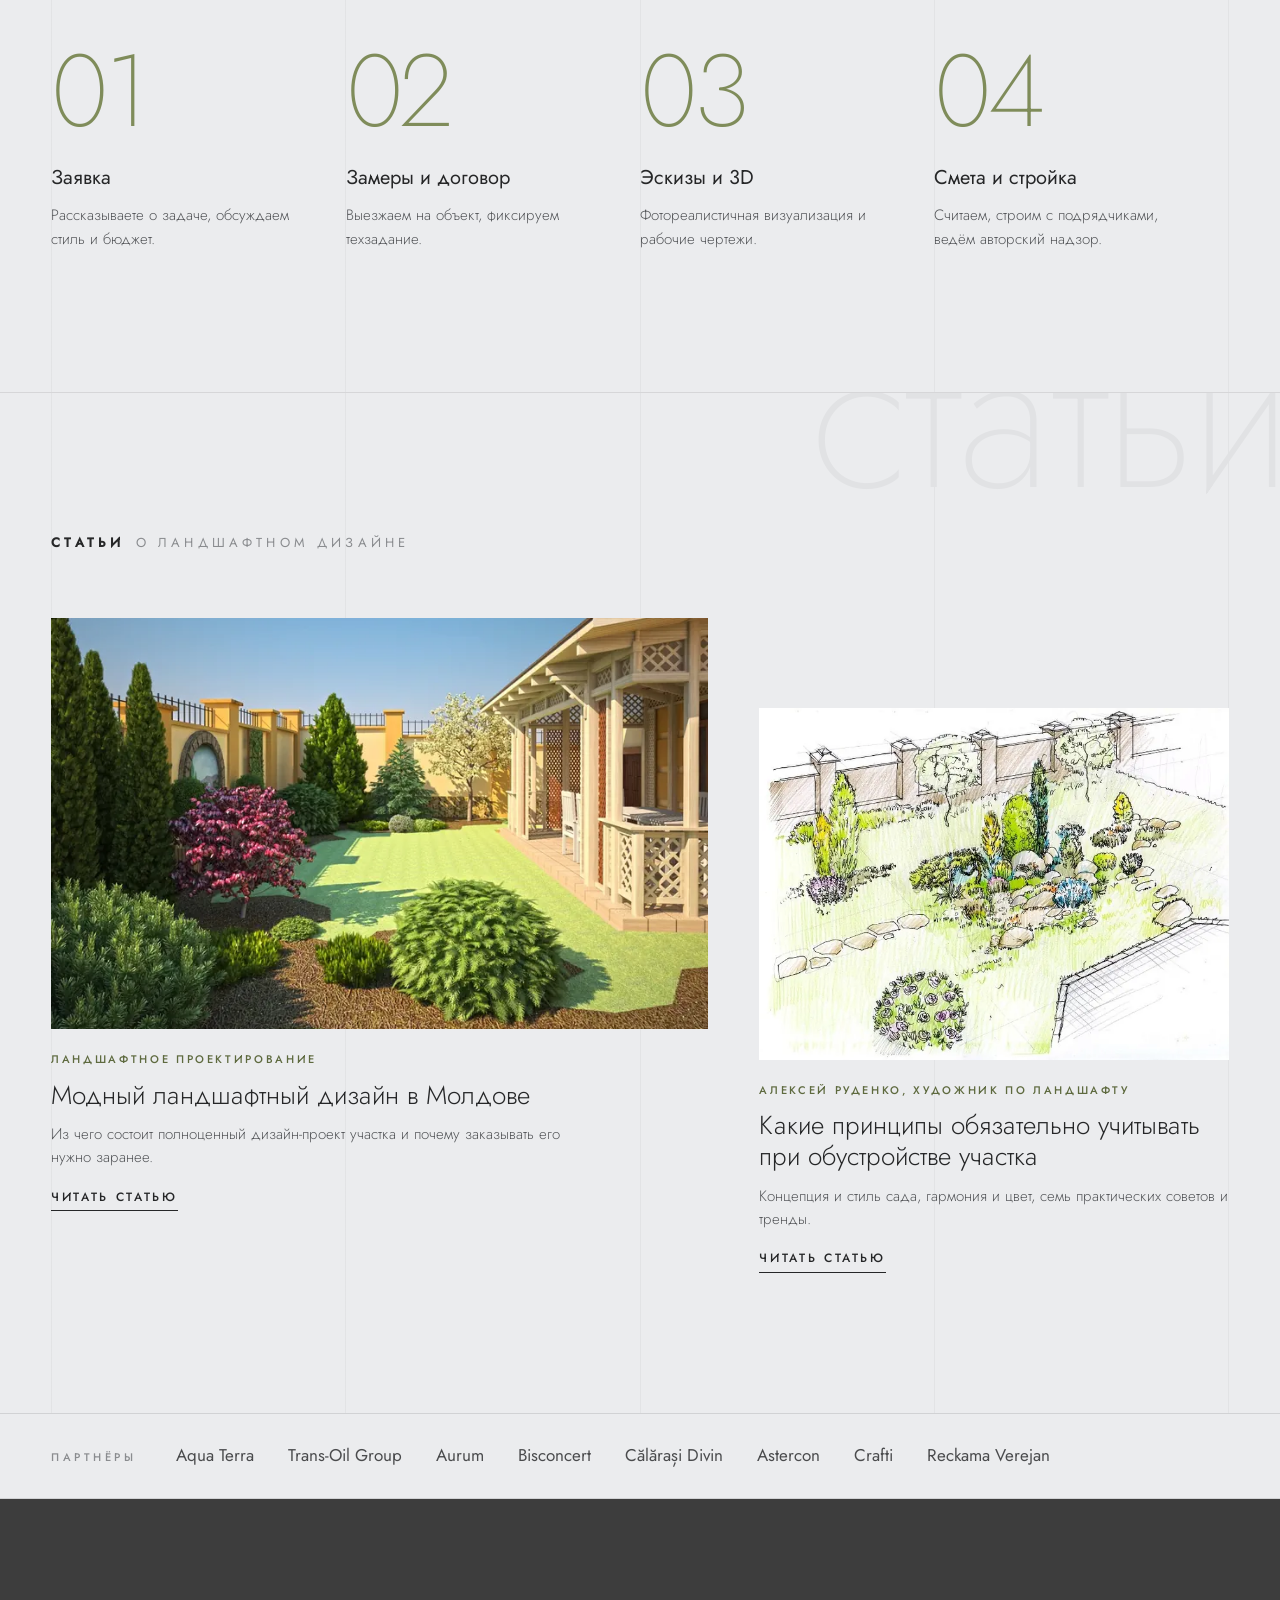
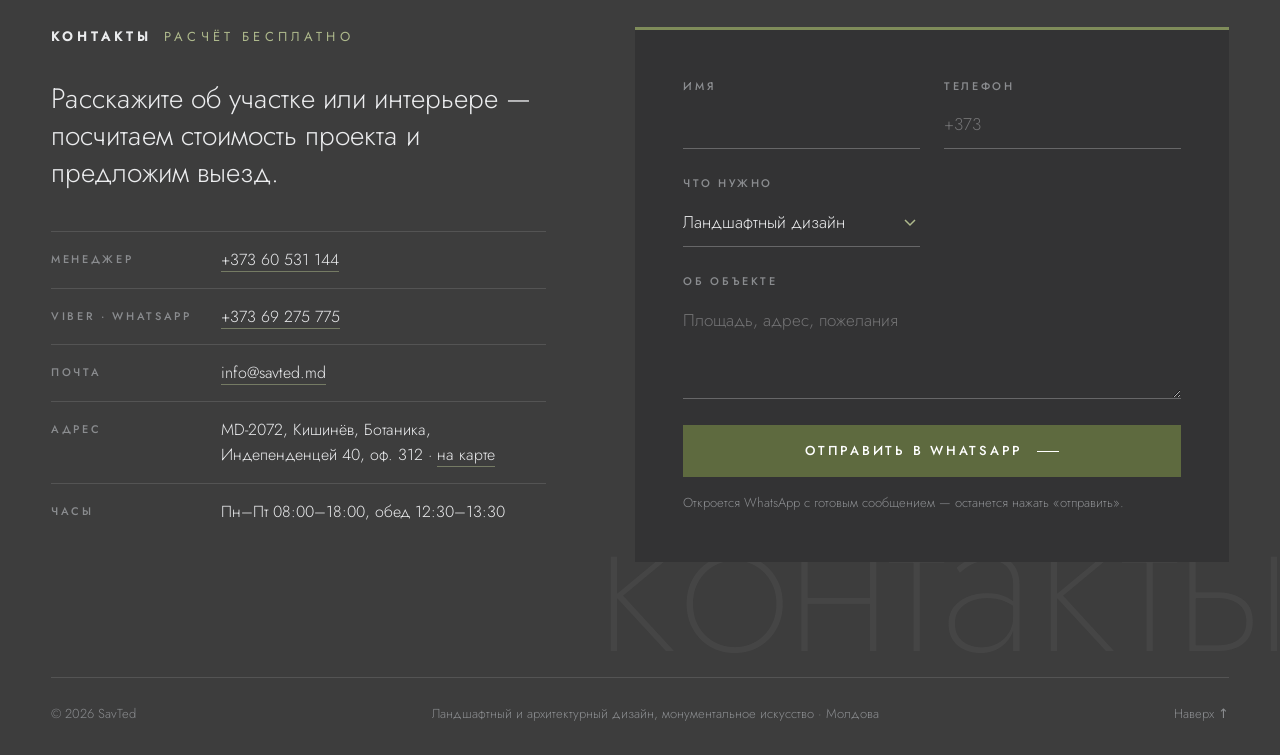
==== commit d10b8be3: "Add files via upload" ====
--- a/index.html
+++ b/index.html
@@ -3,6 +3,7 @@
 <head>
 <meta charset="utf-8">
 <meta name="viewport" content="width=device-width,initial-scale=1">
+<meta name="robots" content="noindex, nofollow">
 <title>SavTed — ландшафтный дизайн, роспись стен и барельефы в Молдове</title>
 <meta name="description" content="Мастерская SavTed: проекты садов, парков и беседок, дизайн интерьеров, фрески, росписи и скульптурные рельефы. Кишинёв, вся Молдова.">
 <link rel="icon" href="favicon.svg" type="image/svg+xml">
@@ -10,15 +11,15 @@
 <meta property="og:type" content="website">
 <meta property="og:title" content="SavTed — сады, росписи и барельефы">
 <meta property="og:description" content="Проектируем сады и беседки, расписываем стены, создаём барельефы. Кишинёв.">
-<meta property="og:image" content="https://webonix-md.github.io/savted/img/og/og-square-ru.jpg">
+<meta property="og:image" content="https://webonix-md.github.io/savted2/img/og/og-square-ru.jpg">
 <meta property="og:image:width" content="1200">
 <meta property="og:image:height" content="1200">
 <link rel="preload" href="fonts/Jost-Light.woff2" as="font" type="font/woff2" crossorigin>
-<link rel="stylesheet" href="style.css?v=7">
+<link rel="stylesheet" href="style.css?v=9">
 </head>
-<body>
-
-<header class="top" id="top">
+<body id="top">
+
+<header class="top">
   <a class="brand" href="#top" aria-label="SavTed — на главную">savted<small>studio</small></a>
   <nav class="nav" aria-label="Разделы">
     <a href="#about">О мастерской</a>
@@ -161,7 +162,7 @@
 
 <!-- TEAM -->
 <section class="team" id="team">
-  <div class="ghost ghost--team" aria-hidden="true">04</div>
+  <div class="ghost ghost--team" aria-hidden="true">мастера</div>
   <div class="wrap team__grid">
     <h2 class="kicker kicker--light reveal"><b>Мастера</b> <span>кто делает работы</span></h2>
     <p class="team__lead reveal">Всё, что в портфолио, придумали и сделали своими руками эти люди — от эскиза до росписи и лепки.</p>
@@ -225,7 +226,7 @@
 
 <!-- CONTACT -->
 <section class="contact" id="contact">
-  <div class="ghost ghost--contact" aria-hidden="true">contact</div>
+  <div class="ghost ghost--contact" aria-hidden="true">контакты</div>
   <div class="wrap contact__grid">
     <div class="contact__info reveal">
       <h2 class="kicker kicker--light"><b>Контакты</b> <span>расчёт бесплатно</span></h2>
@@ -234,7 +235,7 @@
         <div><dt>Менеджер</dt><dd><a href="tel:+37360531144">+373 60 531 144</a></dd></div>
         <div><dt>Viber · WhatsApp</dt><dd><a href="tel:+37369275775">+373 69 275 775</a></dd></div>
         <div><dt>Почта</dt><dd><a href="mailto:info@savted.md">info@savted.md</a></dd></div>
-        <div><dt>Адрес</dt><dd>Кишинёв, Ботаника,<br>бул. Независимости 40, оф. 312 · <a href="https://www.google.com/maps/search/?api=1&amp;query=Independen%C8%9Bei+40+Chi%C8%99in%C4%83u" target="_blank" rel="noopener">на карте</a></dd></div>
+        <div><dt>Адрес</dt><dd>MD-2072, Кишинёв, Ботаника,<br>Индепенденцей 40, оф. 312 · <a href="https://www.google.com/maps/search/?api=1&amp;query=Independen%C8%9Bei+40+Chi%C8%99in%C4%83u" target="_blank" rel="noopener">на карте</a></dd></div>
         <div><dt>Часы</dt><dd>Пн–Пт 08:00–18:00, обед 12:30–13:30</dd></div>
       </dl>
     </div>
@@ -285,6 +286,6 @@
 </div>
 
 <script src="works-text.js?v=1"></script>
-<script src="main.js?v=3"></script>
+<script src="main.js?v=4"></script>
 </body>
 </html>
--- a/style.css
+++ b/style.css
@@ -0,0 +1,403 @@
+@font-face{font-family:Jost;src:url(fonts/Jost-ExtraLight.woff2) format("woff2");font-weight:200;font-display:swap}
+@font-face{font-family:Jost;src:url(fonts/Jost-Light.woff2) format("woff2");font-weight:300;font-display:swap}
+@font-face{font-family:Jost;src:url(fonts/Jost-Regular.woff2) format("woff2");font-weight:400;font-display:swap}
+@font-face{font-family:Jost;src:url(fonts/Jost-Medium.woff2) format("woff2");font-weight:500;font-display:swap}
+
+:root{
+  /* палитра: Volcanic slag / Alpine ice / Summit stone + мох */
+  --ice:#EBECEE;
+  --ghost-size:clamp(120px,16vw,300px);
+  --ice-2:#E1E2E4;
+  --slag:#3D3D3D;
+  --slag-2:#333334;
+  --ink:#262728;
+  --stone:#8A8C8F;
+  --moss:#7F8C5A;
+  --moss-deep:#5E6A3F;
+  --moss-pale:#AEB98C;
+  --line:rgba(61,61,61,.05);
+  --line-d:rgba(235,236,238,.08);
+  --wrap:1320px;
+  --pad:clamp(20px,4vw,56px);
+  --panel:clamp(220px,19vw,300px);
+  --ease:cubic-bezier(.2,.7,.2,1);
+}
+*,*::before,*::after{box-sizing:border-box}
+html{scroll-behavior:smooth;-webkit-text-size-adjust:100%}
+body{margin:0;background:var(--ice);color:var(--ink);font:300 17px/1.6 Jost,system-ui,sans-serif;overflow-x:hidden}
+img{display:block;max-width:100%}
+a{color:inherit}
+button{font:inherit;color:inherit;background:none;border:0;padding:0;cursor:pointer}
+h1,h2,h3,p{margin:0}
+:focus-visible{outline:2px solid var(--moss);outline-offset:3px}
+
+.wrap{max-width:var(--wrap);margin:0 auto;padding:0 var(--pad);position:relative;z-index:2}
+.sec{position:relative;padding:clamp(80px,11vw,150px) 0;overflow:hidden}
+
+/* вертикальные линии сетки, как в референсе */
+.lines{position:absolute;inset:0;max-width:var(--wrap);margin:0 auto;pointer-events:none;z-index:0;background:
+  linear-gradient(var(--line),var(--line)) calc(var(--pad)) 0/1px 100% no-repeat,
+  linear-gradient(var(--line),var(--line)) calc(var(--pad) + (100% - 2*var(--pad))*.25) 0/1px 100% no-repeat,
+  linear-gradient(var(--line),var(--line)) calc(var(--pad) + (100% - 2*var(--pad))*.5) 0/1px 100% no-repeat,
+  linear-gradient(var(--line),var(--line)) calc(var(--pad) + (100% - 2*var(--pad))*.75) 0/1px 100% no-repeat,
+  linear-gradient(var(--line),var(--line)) calc(100% - var(--pad)) 0/1px 100% no-repeat}
+
+/* полупрозрачные слова-фон */
+/* размер фоновых слов — один на весь лендинг */
+.ghost{position:absolute;font-size:var(--ghost-size);font-weight:200;line-height:.8;letter-spacing:-.02em;white-space:nowrap;pointer-events:none;user-select:none;z-index:1}
+
+/* заголовок секции: «ABOUT nature» */
+.kicker{font-size:13px;font-weight:500;letter-spacing:.32em;text-transform:uppercase;display:flex;gap:.9em;align-items:baseline;flex-wrap:wrap}
+.kicker span{font-weight:400;color:var(--stone)}
+.kicker--light{color:var(--ice)}
+.kicker--light span{color:var(--moss-pale)}
+
+/* кнопки: острые прямоугольники, разрядка */
+.btn{display:inline-flex;align-items:center;justify-content:center;gap:14px;min-height:52px;padding:0 28px;font-size:12.5px;font-weight:500;letter-spacing:.22em;text-transform:uppercase;text-decoration:none;border:1px solid transparent;transition:background .25s,color .25s,border-color .25s}
+.btn::after{content:"";width:22px;height:1px;background:currentColor;transition:width .3s var(--ease)}
+.btn:hover::after{width:34px}
+.btn--moss{background:var(--moss-deep);color:#fff}
+.btn--moss:hover{background:var(--ink)}
+.btn--ghost{border-color:rgba(255,255,255,.55);color:#fff}
+.btn--ghost:hover{background:#fff;color:var(--ink)}
+.link{font-size:12px;font-weight:500;letter-spacing:.22em;text-transform:uppercase;border-bottom:1px solid currentColor;padding-bottom:3px}
+
+/* ---------- HEADER ---------- */
+.top{position:absolute;top:0;left:0;right:0;z-index:20;display:flex;align-items:center;gap:32px;height:84px;padding:0 var(--pad) 0 0}
+.brand{flex:0 0 var(--panel);padding-left:clamp(20px,2.4vw,36px);font-size:28px;font-weight:400;letter-spacing:.02em;text-decoration:none;color:#fff;line-height:1}
+.brand small{display:block;font-size:10px;font-weight:500;letter-spacing:.5em;text-transform:uppercase;opacity:.75;margin-top:6px}
+.nav{display:flex;gap:clamp(18px,2.4vw,40px);margin-left:auto}
+.nav a{font-size:12px;font-weight:500;letter-spacing:.2em;text-transform:uppercase;text-decoration:none;color:#fff;padding:8px 0;position:relative}
+.nav a::after{content:"";position:absolute;left:0;right:100%;bottom:2px;height:1px;background:currentColor;transition:right .3s var(--ease)}
+.nav a:hover::after{right:0}
+.top__right{display:flex;align-items:center;gap:22px;color:#fff}
+.top__phone{font-size:15px;font-weight:400;text-decoration:none;letter-spacing:.04em;white-space:nowrap}
+.lang{display:flex;gap:10px;font-size:12px;letter-spacing:.18em}
+.lang b{font-weight:500;border-bottom:1px solid currentColor}
+.lang a{text-decoration:none;opacity:.7}
+.lang a:hover{opacity:1}
+.burger{display:none;width:44px;height:44px;position:relative}
+.burger i{position:absolute;left:10px;right:10px;height:1.5px;background:currentColor;transition:transform .3s,top .3s}
+.burger i:first-child{top:17px}
+.burger i:last-child{top:26px}
+.menu-open .burger i:first-child{top:21px;transform:rotate(45deg)}
+.menu-open .burger i:last-child{top:21px;transform:rotate(-45deg)}
+
+/* ---------- HERO ---------- */
+.hero{position:relative;display:grid;grid-template-columns:var(--panel) 1fr;min-height:max(640px,100svh);background:var(--slag);overflow:hidden}
+.hero__panel{position:relative;z-index:3;background:var(--moss);color:#fff;display:flex;flex-direction:column;padding:130px clamp(20px,2.4vw,36px) 40px}
+.hero__count{font-size:clamp(56px,6vw,92px);font-weight:200;line-height:1;letter-spacing:-.03em}
+.hero__count sup{font-size:.28em;font-weight:400;letter-spacing:.1em;vertical-align:top;margin-left:6px;position:relative;top:.5em}
+.hero__vert{writing-mode:vertical-rl;transform:rotate(180deg);font-size:11px;font-weight:500;letter-spacing:.42em;text-transform:uppercase;margin:auto 0 30px;opacity:.85}
+.hero__social{list-style:none;margin:0;padding:0;display:flex;flex-direction:column;gap:6px}
+.hero__social a{display:grid;place-items:center;width:38px;height:38px;border:1px solid rgba(255,255,255,.35);transition:background .25s}
+.hero__social a:hover{background:rgba(255,255,255,.18)}
+.hero__social svg{width:17px;height:17px;fill:#fff}
+
+.hero__stage{position:relative;overflow:hidden}
+.hero__slides,.slide{position:absolute;inset:0;margin:0}
+.slide{opacity:0;transition:opacity 1.2s ease}
+.slide.is-on{opacity:1}
+.slide img{width:100%;height:100%;object-fit:cover;transform:scale(1.06);transition:transform 7s linear}
+.slide.is-on img{transform:scale(1)}
+/* «туман»: затемнение под текст справа и сверху под меню */
+.hero__fog{position:absolute;inset:0;pointer-events:none;background:
+  linear-gradient(180deg,rgba(30,31,32,.55) 0%,rgba(30,31,32,0) 22%),
+  linear-gradient(265deg,rgba(30,31,32,.78) 0%,rgba(30,31,32,.55) 30%,rgba(30,31,32,.12) 58%,rgba(30,31,32,0) 72%),
+  linear-gradient(0deg,rgba(30,31,32,.5) 0%,rgba(30,31,32,0) 30%)}
+.hero__ctrl{position:absolute;left:clamp(20px,3vw,48px);top:118px;display:flex;gap:28px;z-index:3}
+.hero__ctrl button{color:#fff;font-size:12px;font-weight:500;letter-spacing:.24em;text-transform:uppercase;padding:6px 0;opacity:.85}
+.hero__ctrl button:hover{opacity:1}
+.hero__copy{position:absolute;z-index:3;right:var(--pad);top:50%;transform:translateY(-44%);width:min(660px,56%);color:#fff;text-align:right}
+.hero__copy h1{font-size:clamp(38px,4.5vw,72px);overflow-wrap:break-word;font-weight:300;line-height:1.02;letter-spacing:.01em;text-transform:uppercase}
+.hero__copy>p{margin:26px 0 0 auto;max-width:420px;font-size:16px;line-height:1.6;opacity:.92}
+.hero__caption{display:flex;justify-content:flex-end;align-items:baseline;gap:18px;margin-top:30px;padding-top:18px;border-top:1px solid rgba(255,255,255,.3);font-size:14px;letter-spacing:.06em}
+.hero__caption .js-cap-n{opacity:.85}
+.hero__btns{display:flex;gap:12px;justify-content:flex-end;margin-top:34px;flex-wrap:wrap}
+.ghost--hero{left:calc(var(--panel) - .12em);bottom:-.08em;color:rgba(235,236,238,.16);z-index:2}
+
+/* ---------- ABOUT ---------- */
+.ghost--about{right:-.04em;top:-.28em;color:var(--ice-2);font-size: clamp(100px,16vw,300px); }
+.about__grid{display:grid;grid-template-columns:repeat(12,1fr);gap:0 24px;align-items:start}
+.about .kicker{grid-column:1/-1;justify-content:center;margin-bottom:clamp(50px,7vw,90px)}
+.about__text{grid-column:2/7;padding-top:20px}
+.about__lead{font-size:clamp(26px,2.6vw,38px);line-height:1.18;font-weight:400;margin-bottom:28px;color:var(--ink)}
+.about__text p+p{margin-top:16px;color:#4a4b4d}
+.about__pic{grid-column:8/12;margin:0;position:relative}
+.about__pic img{width:100%;aspect-ratio:4/5;object-fit:cover;box-shadow:24px 30px 60px rgba(38,39,40,.18)}
+.about__pic figcaption{position:absolute;left:-14px;bottom:24px;writing-mode:vertical-rl;transform:rotate(180deg) translateX(100%);font-size:11px;letter-spacing:.3em;text-transform:uppercase;color:var(--stone)}
+.facts{grid-column:1/-1;list-style:none;margin:clamp(60px,8vw,110px) 0 0;padding:0;display:grid;grid-template-columns:repeat(4,1fr)}
+.facts li{padding:26px 24px 0 0;border-top:1px solid rgba(61,61,61,.22)}
+.facts b{display:block;font-size:clamp(34px,3.6vw,54px);font-weight:200;line-height:1;color:var(--moss-deep);letter-spacing:-.01em}
+.facts span{display:block;margin-top:12px;font-size:14.5px;line-height:1.45;color:#55575a;max-width:230px}
+
+/* ---------- DIRECTIONS ---------- */
+.dirs{background:var(--slag);padding-top:clamp(70px,9vw,120px);position:relative}
+.dirs__head{display:flex;justify-content:space-between;align-items:baseline;gap:20px;margin-bottom:44px}
+.dirs__hint{font-size:13px;color:var(--stone);letter-spacing:.06em}
+.strip{display:flex;height:clamp(460px,62vh,640px)}
+.strip__item{position:relative;flex:1;overflow:hidden;text-decoration:none;color:#fff;border-left:1px solid rgba(235,236,238,.12);transition:flex .7s var(--ease)}
+.strip__item:first-child{border-left:0}
+.strip__item.is-open{flex:3.2}
+.strip__item img{position:absolute;inset:0;width:100%;height:100%;object-fit:cover;filter:grayscale(.55) brightness(.62);transition:filter .7s,transform 1.2s var(--ease)}
+.strip__item.is-open img{filter:none;transform:scale(1.03)}
+.strip__item::after{content:"";position:absolute;inset:0;background:linear-gradient(0deg,rgba(25,26,27,.82),rgba(25,26,27,0) 55%);opacity:0;transition:opacity .6s}
+.strip__item.is-open::after{opacity:1}
+.strip__v{position:absolute;left:50%;bottom:32px;writing-mode:vertical-rl;transform:translateX(-50%) rotate(180deg);font-size:12px;font-weight:500;letter-spacing:.34em;text-transform:uppercase;white-space:nowrap;transition:opacity .4s}
+.strip__item.is-open .strip__v{opacity:0}
+.strip__body{position:absolute;left:34px;right:34px;bottom:34px;z-index:2;display:flex;flex-direction:column;gap:10px;opacity:0;transform:translateY(16px);transition:opacity .4s,transform .5s var(--ease);max-width:440px}
+.strip__item.is-open .strip__body{opacity:1;transform:none;transition-delay:.25s}
+.strip__body b{font-size:clamp(24px,2.2vw,32px);font-weight:300;line-height:1.1}
+.strip__body em{font-style:normal;font-size:15px;line-height:1.5;opacity:.85}
+.strip__body i{font-style:normal;font-size:12px;font-weight:500;letter-spacing:.24em;text-transform:uppercase;color:var(--moss-pale)}
+
+/* ---------- WORKS ---------- */
+.ghost--works{right:-.04em;top:-.22em;color:var(--ice-2)}
+.works__head{display:flex;justify-content:space-between;align-items:end;gap:30px;flex-wrap:wrap;margin-bottom:clamp(44px,6vw,70px)}
+.filters{display:flex;flex-wrap:wrap;gap:6px 26px}
+.filters button{font-size:12px;font-weight:500;letter-spacing:.2em;text-transform:uppercase;color:var(--stone);padding:8px 0;border-bottom:1px solid transparent;transition:color .2s,border-color .2s}
+.filters button:hover{color:var(--ink)}
+.filters button.is-on{color:var(--ink);border-color:var(--moss)}
+.grid{display:grid;grid-template-columns:repeat(12,1fr);gap:clamp(28px,3vw,44px) 24px}
+.card{grid-column:span 4;text-align:left;display:block;position:relative;animation:fade .6s var(--ease) both}
+.card[data-slot="0"]{grid-column:span 7}
+.card[data-slot="1"]{grid-column:span 5;margin-top:clamp(40px,7vw,110px)}
+.card[data-slot="3"]{margin-top:clamp(30px,4vw,60px)}
+.card__img{position:relative;overflow:hidden;background:var(--ice-2);aspect-ratio:4/3}
+.card[data-slot="0"] .card__img,.card[data-slot="1"] .card__img{aspect-ratio:16/10}
+.card__img img{width:100%;height:100%;object-fit:cover;transition:transform 1s var(--ease)}
+.card:hover .card__img img{transform:scale(1.04)}
+.card__img::after{content:attr(data-n);position:absolute;right:0;bottom:0;background:var(--ice);padding:12px 18px;font-size:11px;font-weight:500;letter-spacing:.22em;text-transform:uppercase;transform:translateY(100%);transition:transform .4s var(--ease)}
+.card:hover .card__img::after,.card:focus-visible .card__img::after{transform:none}
+.card__meta{display:grid;grid-template-columns:auto 1fr;gap:2px 18px;margin-top:18px}
+.card__num{grid-row:span 2;font-size:34px;font-weight:200;line-height:1;color:var(--moss)}
+.card__t{font-size:19px;font-weight:400;line-height:1.25}
+.card__c{font-size:13.5px;color:var(--stone);letter-spacing:.02em}
+.card.is-hidden{display:none}
+@keyframes fade{from{opacity:0;transform:translateY(20px)}}
+
+/* ---------- TEAM ---------- */
+.team{position:relative;background:var(--moss);color:#fff;padding:clamp(80px,10vw,140px) 0;overflow:hidden}
+.ghost--team{right:-.04em;bottom:-.08em;color:rgba(255,255,255,.1)}
+.team__grid{display:grid;grid-template-columns:5fr 7fr;gap:40px 60px;align-items:start}
+.team .kicker{grid-column:1/-1}
+.team__lead{font-size:clamp(24px,2.4vw,34px);line-height:1.25;font-weight:300}
+.people{list-style:none;margin:0;padding:0;counter-reset:p}
+.people li{display:flex;justify-content:space-between;align-items:baseline;gap:20px;padding:22px 0;border-top:1px solid rgba(255,255,255,.3);counter-increment:p}
+.people li:last-child{border-bottom:1px solid rgba(255,255,255,.3)}
+.people b{font-size:clamp(22px,2.2vw,30px);font-weight:300}
+.people b::before{content:"0" counter(p);font-size:12px;font-weight:500;letter-spacing:.2em;margin-right:18px;vertical-align:super;opacity:.7}
+.people span{font-size:13px;letter-spacing:.14em;text-transform:uppercase;text-align:right;opacity:.85}
+
+/* ---------- STEPS ---------- */
+.steps .kicker{margin-bottom:clamp(44px,6vw,70px)}
+.steps__list{list-style:none;margin:0;padding:0;display:grid;grid-template-columns:repeat(4,1fr)}
+.steps__list li{padding:0 28px 0 0;position:relative}
+.steps__list i{display:block;font-style:normal;font-size:clamp(70px,8vw,120px);font-weight:200;line-height:.9;color:var(--moss);letter-spacing:-.04em}
+.steps__list b{display:block;margin-top:26px;font-size:20px;font-weight:400}
+.steps__list span{display:block;margin-top:10px;font-size:15px;line-height:1.55;color:#55575a}
+
+/* ---------- PARTNERS ---------- */
+.partners{border-top:1px solid rgba(61,61,61,.15);border-bottom:1px solid rgba(61,61,61,.15);padding:28px 0}
+.partners__row{display:flex;gap:40px;align-items:baseline}
+.partners__t{font-size:11px;font-weight:500;letter-spacing:.32em;text-transform:uppercase;color:var(--stone);flex:none}
+.partners ul{list-style:none;margin:0;padding:0;display:flex;flex-wrap:wrap;gap:8px 34px;font-size:17px;font-weight:400;color:#4a4b4d}
+
+/* ---------- CONTACT ---------- */
+.contact{position:relative;background:var(--slag);color:var(--ice);padding-top:clamp(80px,10vw,140px);overflow:hidden}
+.ghost--contact{right:-.04em;bottom:.28em;color:rgba(235,236,238,.05)}
+@media (max-width:1300px){.ghost--contact{right:-.04em;bottom:.45em;}}
+@media (max-width:1180px){.ghost--contact{right:-.04em;bottom:.55em;}}
+.contact__grid{display:grid;grid-template-columns:5fr 6fr;gap:60px clamp(40px,7vw,110px);align-items:start}
+.contact__lead{font-size:clamp(22px,2.2vw,30px);line-height:1.3;margin:34px 0 40px;font-weight:300}
+.contact__dl{margin:0}
+.contact__dl div{display:grid;grid-template-columns:150px 1fr;gap:20px;padding:15px 0;border-top:1px solid rgba(235,236,238,.13)}
+.contact__dl dt{font-size:11px;font-weight:500;letter-spacing:.24em;text-transform:uppercase;color:var(--stone);padding-top:4px}
+.contact__dl dd{margin:0;font-size:16px}
+.contact__dl a{text-decoration:none;border-bottom:1px solid rgba(174,185,140,.5)}
+.contact__dl a:hover{color:var(--moss-pale)}
+.form{display:grid;grid-template-columns:1fr 1fr;gap:26px 24px;background:var(--slag-2);padding:clamp(28px,4vw,48px);border-top:3px solid var(--moss)}
+.form label{display:flex;flex-direction:column;gap:8px}
+.form label span{font-size:11px;font-weight:500;letter-spacing:.24em;text-transform:uppercase;color:var(--stone)}
+.form input,.form select,.form textarea{font:inherit;font-size:17px;color:var(--ice);background:transparent;border:0;border-bottom:1px solid rgba(235,236,238,.28);padding:8px 0 10px;border-radius:0;outline:0;resize:vertical;transition:border-color .2s}
+.form select{appearance:none;background:url("data:image/svg+xml,%3Csvg xmlns='http://www.w3.org/2000/svg' width='12' height='8'%3E%3Cpath d='M1 1l5 5 5-5' fill='none' stroke='%23AEB98C' stroke-width='1.5'/%3E%3C/svg%3E") right 4px center no-repeat}
+.form select option{color:var(--ink)}
+.form input:focus,.form select:focus,.form textarea:focus{border-color:var(--moss-pale)}
+.form input::placeholder,.form textarea::placeholder{color:rgba(235,236,238,.35)}
+.form .is-err{border-color:#d98a6c}
+.form__wide{grid-column:1/-1}
+.form__note{font-size:13px;color:var(--stone);margin-top:-10px}
+.foot{width:calc(100% - 2*var(--pad));max-width:calc(var(--wrap) - 2*var(--pad));padding-left:0;padding-right:0;display:flex;justify-content:space-between;gap:20px;flex-wrap:wrap;margin-top:clamp(70px,9vw,120px);padding-top:26px;padding-bottom:30px;border-top:1px solid rgba(235,236,238,.13);font-size:13px;color:var(--stone)}
+.foot a{text-decoration:none}
+.foot a:hover{color:var(--ice)}
+
+/* ---------- LIGHTBOX ---------- */
+.lb{position:fixed;inset:0;z-index:100;background:#1C1D1E;display:grid;grid-template-columns:1fr 400px;color:var(--ice)}
+.lb[hidden]{display:none}
+.lb__stage{position:relative;display:grid;place-items:center;padding:40px;min-height:0}
+.lb__img{max-width:100%;max-height:calc(100vh - 80px);object-fit:contain;transition:opacity .25s}
+.lb__img.is-loading{opacity:.25}
+.lb__nav{position:absolute;top:50%;transform:translateY(-50%);width:54px;height:54px;font-size:22px;border:1px solid rgba(235,236,238,.25);background:rgba(28,29,30,.5);transition:background .2s}
+.lb__nav:hover{background:var(--moss-deep)}
+.lb__prev{left:20px}.lb__next{right:20px}
+.lb__x{position:absolute;top:14px;right:18px;z-index:2;font-size:38px;font-weight:200;line-height:1;width:48px;height:48px}
+.lb__info{background:var(--slag);padding:70px 36px 36px;overflow-y:auto;display:flex;flex-direction:column;gap:14px}
+.lb__num{font-size:56px;font-weight:200;line-height:1;color:var(--moss)}
+.lb__t{font-size:26px;font-weight:300;line-height:1.2}
+.lb__client{font-size:12px;font-weight:500;letter-spacing:.2em;text-transform:uppercase;color:var(--moss-pale)}
+.lb__d{font-size:15px;line-height:1.6;color:#cfd0d2}
+.lb__full{font-size:15px;line-height:1.65;color:#cfd0d2}
+.lb__full p+p,.lb__full ul+p,.lb__full p+ul{margin-top:12px}
+.lb__full ul{margin:0;padding:0;list-style:none}
+.lb__full li{position:relative;padding-left:18px}
+.lb__full li::before{content:"";position:absolute;left:0;top:.8em;width:9px;height:1px;background:var(--moss-pale)}
+.lb__more{align-self:flex-start;font-size:12px;font-weight:500;letter-spacing:.22em;text-transform:uppercase;color:var(--moss-pale);border-bottom:1px solid currentColor;padding-bottom:3px}
+.lb__more:hover{color:#fff}
+.lb__cnt{font-size:12px;letter-spacing:.2em;color:var(--stone)}
+.lb__thumbs{display:grid;grid-template-columns:repeat(4,1fr);gap:6px}
+.lb__thumbs button{aspect-ratio:1;overflow:hidden;opacity:.5;transition:opacity .2s;outline-offset:-2px}
+.lb__thumbs button.is-on,.lb__thumbs button:hover{opacity:1}
+.lb__thumbs img{width:100%;height:100%;object-fit:cover}
+.lb__cta{margin-top:auto}
+body.lb-open{overflow:hidden}
+
+/* ---------- ARTICLES (главная) ---------- */
+.arts{border-top:1px solid rgba(61,61,61,.12)}
+.ghost--arts{right: -.04em;top:-.28em;color:var(--ice-2)}
+.arts .kicker{margin-bottom:clamp(40px,5vw,64px)}
+.arts__grid{display:grid;grid-template-columns:7fr 5fr;gap:clamp(28px,4vw,56px);align-items:start}
+.acard{display:flex;flex-direction:column;gap:12px;text-decoration:none;color:inherit}
+.acard:nth-child(2){margin-top:clamp(40px,7vw,110px)}
+.acard__img{display:block;overflow:hidden;background:var(--ice-2);aspect-ratio:16/10;margin-bottom:10px}
+.acard:nth-child(2) .acard__img{aspect-ratio:4/3}
+.acard__img img{width:100%;height:100%;object-fit:cover;transition:transform 1s var(--ease)}
+.acard:hover .acard__img img{transform:scale(1.04)}
+.acard__k{font-size:11px;font-weight:500;letter-spacing:.24em;text-transform:uppercase;color:var(--moss-deep)}
+.acard__t{font-size:clamp(22px,2vw,28px);font-weight:300;line-height:1.2}
+.acard__d{font-size:15px;line-height:1.55;color:#55575a;max-width:520px}
+.acard .link{align-self:flex-start;margin-top:6px}
+.acard:hover .link{color:var(--moss-deep)}
+
+/* ---------- СТРАНИЦА СТАТЬИ ---------- */
+.top--solid{position:sticky;background:var(--moss)}
+.page-art .top{height:76px}
+.page-art .brand{flex:0 0 auto;padding-left:var(--pad);margin-right:20px}
+.art{position:relative;padding:clamp(50px,7vw,90px) 0 clamp(60px,8vw,110px);overflow:hidden}
+.art__wrap{max-width:calc(780px + 2*var(--pad))}
+.art__back{display:inline-block;font-size:12px;font-weight:500;letter-spacing:.2em;text-transform:uppercase;text-decoration:none;color:var(--stone);margin-bottom:clamp(30px,4vw,50px)}
+.art__back:hover{color:var(--ink)}
+.art__h1{font-size:clamp(34px,4.6vw,64px);font-weight:300;line-height:1.08;letter-spacing:-.005em;margin:22px 0 18px;max-width:900px}
+.art__by{font-size:15px;color:#6b6d70}
+.art__fig{margin:clamp(34px,5vw,60px) 0}
+.art__fig img{width:100%;height:auto;background:var(--ice-2)}
+.art__fig--wide img{aspect-ratio:16/9;object-fit:cover}
+.art__fig:not(.art__fig--wide){max-width:640px}
+.art__body{font-size:18px;line-height:1.75;font-weight:400;color:#3a3b3f}
+.art__body p+p,.art__body p+ul,.art__body ul+p{margin-top:1.1em}
+.art__lead{font-size:clamp(21px,2vw,26px);line-height:1.45;font-weight:400;color:var(--ink);margin-bottom:1.4em!important}
+.art__body h2{font-size:clamp(24px,2.4vw,32px);font-weight:400;line-height:1.2;color:var(--ink);margin:1.9em 0 .7em;padding-top:22px;border-top:1px solid rgba(61,61,61,.18)}
+.art__body ul{list-style:none;margin:0;padding:0;counter-reset:a}
+.art__body li{position:relative;padding:14px 0 14px 56px;border-top:1px solid rgba(61,61,61,.1);counter-increment:a}
+.art__body li::before{content:"0" counter(a);position:absolute;left:0;top:12px;font-size:26px;font-weight:200;color:var(--moss);line-height:1.2}
+.art__body li b{font-weight:500;color:var(--ink)}
+.art__after{display:grid;grid-template-columns:7fr 5fr;gap:24px;max-width:calc(1000px + 2*var(--pad));margin-top:clamp(50px,7vw,90px)}
+.art__cta{background:var(--moss);color:#fff;padding:clamp(28px,4vw,48px)}
+.art__cta h2{font-size:clamp(24px,2.4vw,32px);font-weight:300;line-height:1.2}
+.art__cta p{margin-top:12px;font-size:16px;opacity:.9;max-width:420px}
+.art__cta-btns{display:flex;flex-wrap:wrap;align-items:center;gap:16px 26px;margin-top:28px}
+.btn--light{background:#fff;color:var(--ink)}
+.btn--light:hover{background:var(--ink);color:#fff}
+.art__tel{color:#fff;text-decoration:none;font-size:17px;border-bottom:1px solid rgba(255,255,255,.5)}
+.art__next{display:flex;flex-direction:column;text-decoration:none;color:inherit;background:#fff}
+.art__next img{width:100%;aspect-ratio:16/9;object-fit:cover}
+.art__next span{display:flex;flex-direction:column;gap:8px;padding:22px 24px 26px}
+.art__next i{font-style:normal;font-size:11px;font-weight:500;letter-spacing:.24em;text-transform:uppercase;color:var(--stone)}
+.art__next b{font-size:19px;font-weight:400;line-height:1.3}
+.art__next em{font-style:normal;font-size:12px;font-weight:500;letter-spacing:.2em;text-transform:uppercase;color:var(--moss-deep);margin-top:4px}
+.art__next:hover b{color:var(--moss-deep)}
+.foot--art{margin-top:0;border-top-color:rgba(61,61,61,.15);color:var(--stone)}
+.foot--art a:hover{color:var(--ink)}
+
+/* reveal */
+.reveal{opacity:0;transform:translateY(26px);transition:opacity .9s var(--ease),transform .9s var(--ease)}
+.reveal.is-in{opacity:1;transform:none}
+@media (prefers-reduced-motion:reduce){*{transition:none!important;animation:none!important}.reveal{opacity:1;transform:none}html{scroll-behavior:auto}}
+
+/* ---------- ADAPTIVE ---------- */
+@media (max-width:1180px){
+  .nav{gap:18px}
+  .top__phone{display:none}
+}
+@media (max-width:960px){
+  .top{height:68px;padding:0 var(--pad);background:var(--moss);position:fixed}
+  .brand{flex:none;padding:0;font-size:24px}
+  .brand small{display:none}
+  .burger{display:block}
+  .nav{position:fixed;inset:68px 0 auto 0;flex-direction:column;gap:0;background:var(--moss);padding:10px var(--pad) 26px;transform:translateY(-120%);transition:transform .45s var(--ease);z-index:-1}
+  .menu-open .nav{transform:none}
+  .nav a{padding:15px 0;border-bottom:1px solid rgba(255,255,255,.2);font-size:13px}
+  .top__right{margin-left:auto}
+  .hero{grid-template-columns:1fr;min-height:auto;padding-top:68px}
+  .hero__panel{display:none}
+  .hero__stage{min-height:max(560px,calc(100svh - 68px))}
+  .hero__fog{background:linear-gradient(0deg,rgba(30,31,32,.88) 0%,rgba(30,31,32,.6) 45%,rgba(30,31,32,.05) 75%)}
+  .hero__copy{left:var(--pad);right:var(--pad);top:auto;bottom:34px;transform:none;width:auto;text-align:left}
+  .hero__copy>p{margin-left:0}
+  .hero__caption,.hero__btns{justify-content:flex-start}
+  .hero__ctrl{top:22px;left:var(--pad)}
+  .ghost--hero,.ghost--contact{display:none}
+  .about__text{grid-column:1/-1}
+  .about__pic{grid-column:2/12;margin-top:50px}
+  .about__pic figcaption{display:none}
+  .facts{grid-template-columns:1fr 1fr;gap:30px 24px}
+  .strip{flex-direction:column;height:auto}
+  .strip__item{flex:none;height:86px;border-left:0;border-top:1px solid rgba(235,236,238,.12);transition:height .6s var(--ease)}
+  .strip__item.is-open{flex:none;height:420px}
+  .strip__v{writing-mode:horizontal-tb;transform:translateY(-50%);left:var(--pad);top:50%;bottom:auto}
+  .strip__body{left:var(--pad);right:var(--pad);bottom:26px}
+  .dirs__hint{display:none}
+  .grid{grid-template-columns:1fr 1fr}
+  .card,.card[data-slot]{grid-column:span 1;margin-top:0}
+  .card[data-m="0"]{grid-column:1/-1}
+  .card__img,.card[data-slot] .card__img{aspect-ratio:4/3}
+  .team__grid,.contact__grid{grid-template-columns:1fr}
+  .steps__list{grid-template-columns:1fr 1fr;gap:50px 0}
+  .partners__row{flex-direction:column;gap:14px}
+  .lb{grid-template-columns:1fr;grid-template-rows:minmax(0,58vh) 1fr}
+  .lb__stage{padding:56px 10px 10px}
+  .lb__img{max-height:calc(58vh - 66px)}
+  .lb__nav{width:44px;height:44px;top:auto;bottom:16px;transform:none}
+  .lb__info{padding:26px var(--pad)}
+}
+@media (max-width:600px){
+  body{font-size:16px}
+  .hero__copy h1{font-size:38px}
+  .hero__copy>p{font-size:15px}
+  .hero__btns .btn{flex:1 1 100%}
+  .about .kicker{justify-content:flex-start}
+  .about__pic{grid-column:1/-1}
+  .facts{grid-template-columns:1fr}
+  .grid{grid-template-columns:1fr}
+  .card[data-slot],.card[data-m]{grid-column:1/-1}
+  .people li{flex-direction:column;gap:6px}
+  .people span{text-align:left}
+  .steps__list{grid-template-columns:1fr;gap:40px}
+  .form{grid-template-columns:1fr}
+  .contact__dl div{grid-template-columns:1fr;gap:4px}
+}
+
+@media (max-width:960px){
+  .top--solid{position:fixed}
+  .page-art .top{height:68px}
+  .page-art .brand{padding-left:0}
+  .page-art main{padding-top:110px}
+  .arts__grid,.art__after{grid-template-columns:1fr}
+  .acard:nth-child(2){margin-top:0}
+  .acard:nth-child(2) .acard__img{aspect-ratio:16/10}
+}
+@media (max-width:600px){
+  .art__body{font-size:17px}
+  .art__body li{padding-left:44px}
+  .art__body li::before{font-size:22px}
+  .ghost--about{right:-.8em; }
+}
